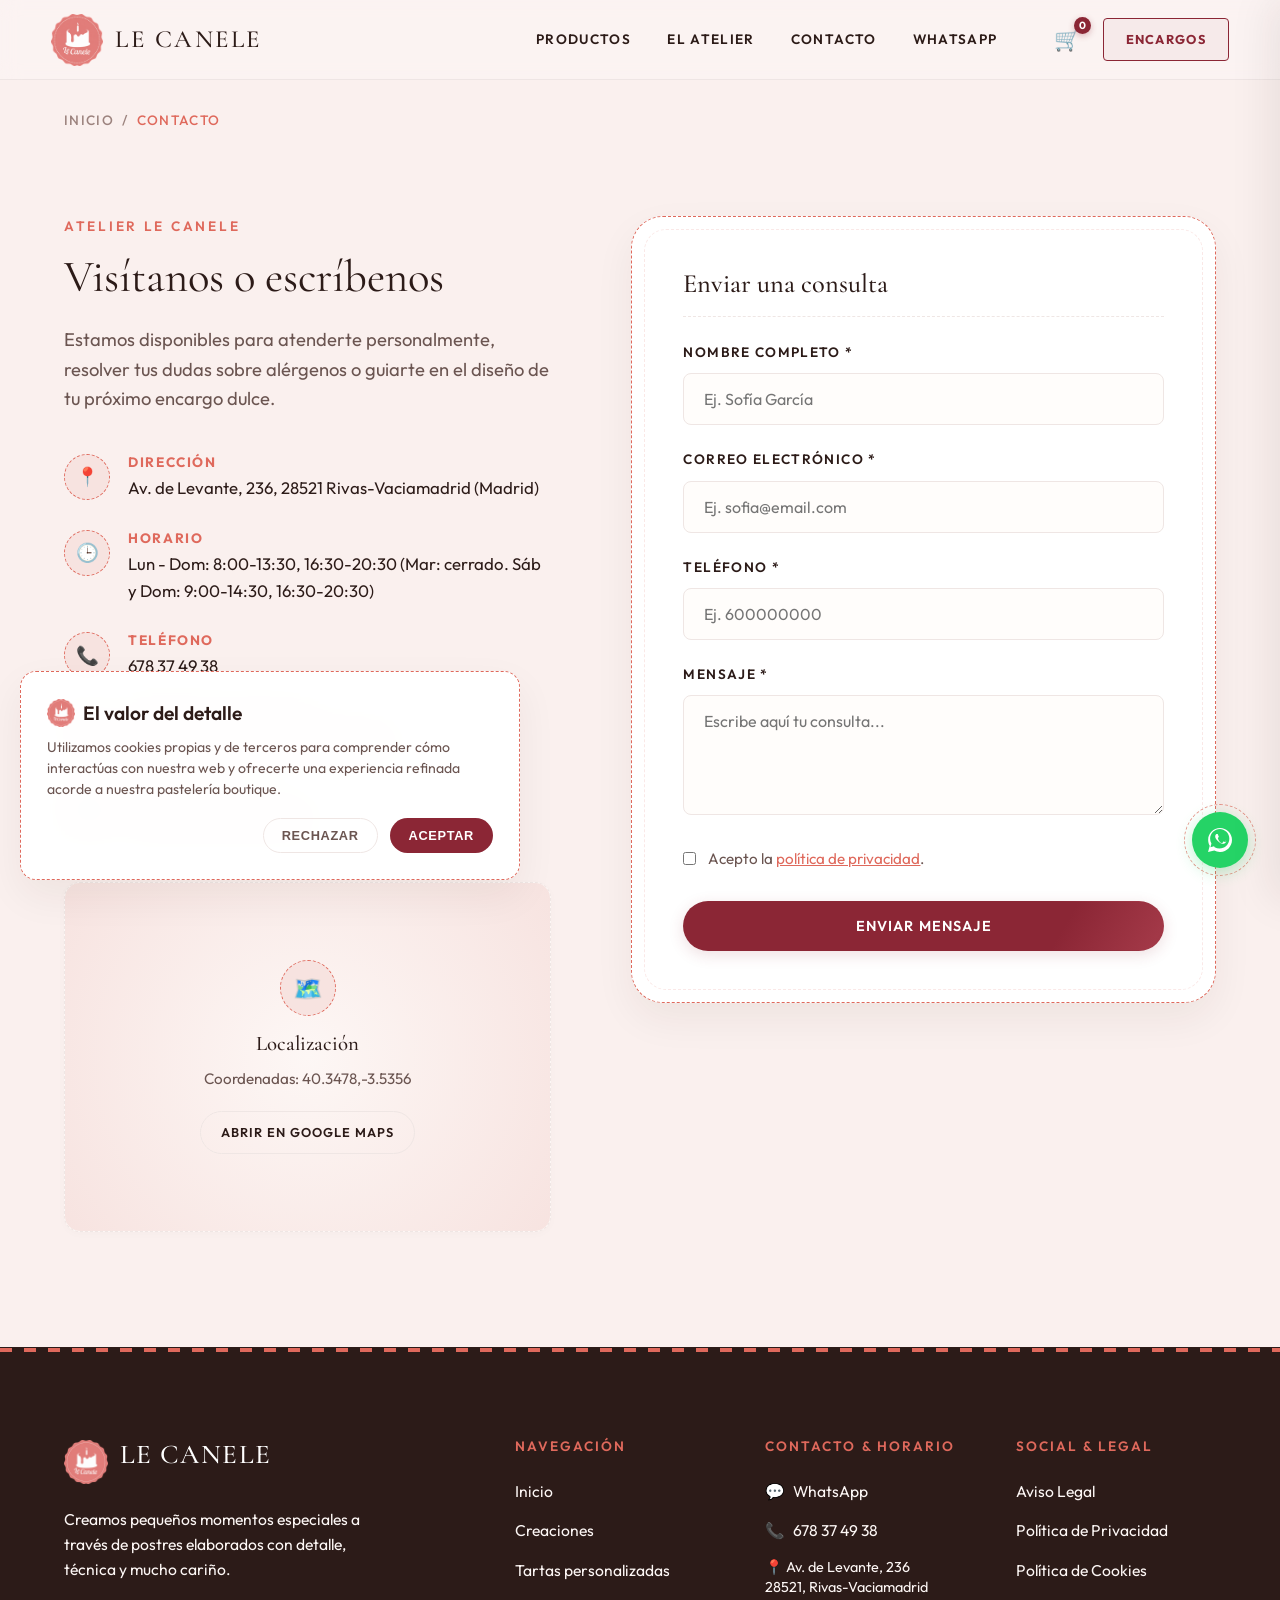
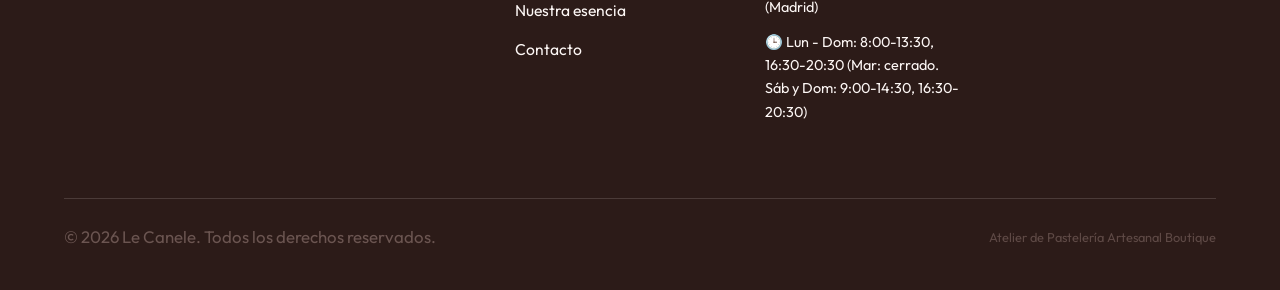
==== contacto.html @ cd8206a5 "Initial commit" ====
<!DOCTYPE html>
<html lang="es">
<head>
  <meta charset="UTF-8">
  <meta name="viewport" content="width=device-width, initial-scale=1.0">
  <script>document.documentElement.classList.add('js-enabled');</script>
  
  <!-- SEO Técnico -->
  <title>Contacto y Localización | Le Canele Pastelería Artesanal</title>
  <meta name="description" content="Ponte en contacto con Le Canele. Reserva tus tartas personalizadas o consulta dudas sobre nuestro obrador artesanal. Dirección, teléfono y horario de apertura.">
  <link rel="canonical" href="[AÑADIR URL PÚBLICA]/contacto.html">
  
  <!-- Open Graph -->
  <meta property="og:type" content="website">
  <meta property="og:title" content="Contacta con Le Canele | Atelier de Alta Pastelería">
  <meta property="og:description" content="¿Tienes una duda o quieres realizar un encargo? Escríbenos o ven a visitarnos en nuestro atelier de repostería artesanal.">
  <meta property="og:image" content="images/brand/logo-le-canele-transparent.png">
  <meta property="og:url" content="[AÑADIR URL PÚBLICA]/contacto.html">

  <!-- Estilos -->
  <link rel="stylesheet" href="src/styles/style.css">
  
  <!-- Favicon Oficial -->
  <link rel="icon" type="image/png" href="images/brand/favicon-le-canele.png">
</head>
<body>

  <!-- Marcador de Header -->
  <div id="header-placeholder"></div>

  <!-- Contenido Principal -->
  <main id="main-content">
    
    <!-- Breadcrumbs -->
    <nav class="breadcrumbs" aria-label="Ruta de navegación" style="background-color: var(--color-bg-base);">
      <div class="container">
        <ul class="breadcrumbs-list">
          <li class="breadcrumbs-item"><a href="index.html">Inicio</a></li>
          <li class="breadcrumbs-item active">Contacto</li>
        </ul>
      </div>
    </nav>

    <!-- Sección de Contacto -->
    <section class="section" style="padding-top: clamp(4rem, 6vh, 6rem); background-color: var(--color-bg-base);">

      <div class="container contact-grid">
        
        <!-- Info Column -->
        <div class="contact-info-column fade-in-up active">
          <span class="section-subtitle">Atelier Le Canele</span>
          <h2>Visítanos o escríbenos</h2>
          <p class="contact-info-lead">
            Estamos disponibles para atenderte personalmente, resolver tus dudas sobre alérgenos o guiarte en el diseño de tu próximo encargo dulce.
          </p>
          
          <ul class="contact-details-list">
            <!-- Dirección -->
            <li class="contact-details-item">
              <div class="contact-details-icon">📍</div>
              <div class="contact-details-text">
                <h4>Dirección</h4>
                <p id="contact-address">[AÑADIR DIRECCIÓN]</p>
              </div>
            </li>
            
            <!-- Horario -->
            <li class="contact-details-item">
              <div class="contact-details-icon">🕒</div>
              <div class="contact-details-text">
                <h4>Horario</h4>
                <p id="contact-hours">[AÑADIR HORARIO]</p>
              </div>
            </li>

            <!-- Teléfono -->
            <li class="contact-details-item">
              <div class="contact-details-icon">📞</div>
              <div class="contact-details-text">
                <h4>Teléfono</h4>
                <p><a href="tel:600000000" id="contact-phone">[AÑADIR TELÉFONO]</a></p>
              </div>
            </li>

            <!-- Email -->
            <li class="contact-details-item">
              <div class="contact-details-icon">✉️</div>
              <div class="contact-details-text">
                <h4>Correo electrónico</h4>
                <p><a href="mailto:hola@lecanele.com" id="contact-email">[AÑADIR CORREO ELECTRÓNICO]</a></p>
              </div>
            </li>

            <!-- Instagram -->
            <li class="contact-details-item">
              <div class="contact-details-icon">📷</div>
              <div class="contact-details-text">
                <h4>Instagram</h4>
                <p><a href="https://instagram.com/" target="_blank" rel="noopener noreferrer" id="contact-instagram">[AÑADIR INSTAGRAM]</a></p>
              </div>
            </li>
          </ul>

          <!-- Mapa Placeholder Interactivo -->
          <div class="map-container">
            <div class="map-placeholder">
              <div class="contact-details-icon" style="background-color: var(--color-brand-pink); color: var(--color-text-main); font-size: 1.5rem; width: 56px; height: 56px; margin-bottom: 15px;">🗺️</div>
              <h3 class="map-placeholder-title">Localización</h3>
              <p class="map-placeholder-desc">Coordenadas: <span id="contact-coords">[AÑADIR COORDENADAS]</span></p>
              <a href="#" id="open-map-btn" target="_blank" rel="noopener noreferrer" class="btn btn-secondary" style="padding: 10px 20px; font-size: 0.8rem;">
                Abrir en Google Maps
              </a>
            </div>
          </div>

        </div>

        <!-- Formulario Column -->
        <div class="contact-form-column fade-in-up active">
          <div class="form-card" id="contact-form-container" style="padding: clamp(1.5rem, 4vw, 3.5rem);">
            <h3 class="form-serif" style="margin-bottom: 25px; font-size: 1.65rem; border-bottom: 1.5px dashed var(--color-border); padding-bottom: 15px; color: var(--color-text-main);">Enviar una consulta</h3>
            
            <form id="contact-form" novalidate>
              
              <!-- Nombre -->
              <div class="form-group">
                <label for="contact-name" class="form-label">Nombre Completo *</label>
                <input type="text" id="contact-name" class="form-control" placeholder="Ej. Sofía García" required>
                <div class="form-error-msg">Este campo es obligatorio.</div>
              </div>

              <!-- Correo -->
              <div class="form-group">
                <label for="contact-form-email" class="form-label">Correo Electrónico *</label>
                <input type="email" id="contact-form-email" class="form-control" placeholder="Ej. sofia@email.com" required>
                <div class="form-error-msg">Introduce un correo electrónico válido.</div>
              </div>

              <!-- Teléfono -->
              <div class="form-group">
                <label for="contact-form-phone" class="form-label">Teléfono *</label>
                <input type="tel" id="contact-form-phone" class="form-control" placeholder="Ej. 600000000" required>
                <div class="form-error-msg">Introduce un teléfono de contacto válido.</div>
              </div>

              <!-- Mensaje -->
              <div class="form-group">
                <label for="contact-form-message" class="form-label">Mensaje *</label>
                <textarea id="contact-form-message" class="form-control" placeholder="Escribe aquí tu consulta..." required></textarea>
                <div class="form-error-msg">Este campo es obligatorio.</div>
              </div>

              <!-- Aceptación Privacidad -->
              <label class="form-checkbox">
                <input type="checkbox" id="contact-privacy" required>
                <span>Acepto la <a href="legal.html#privacidad" target="_blank" style="text-decoration: underline; color: var(--color-brand-coral);">política de privacidad</a>.</span>
                <span class="form-error-msg" style="display: block; margin-top: 5px; color: var(--color-error); font-weight: 500; display: none;">Debes aceptar la política de privacidad.</span>
              </label>

              <!-- Botón de Envío -->
              <div style="margin-top: 30px;">
                <button type="submit" class="btn btn-primary" style="width: 100%;">
                  <span class="loader-spinner"></span>
                  <span class="btn-text">Enviar mensaje</span>
                </button>
              </div>

            </form>
          </div>
        </div>

      </div>
    </section>

  </main>

  <!-- Marcador de Footer -->
  <div id="footer-placeholder"></div>

  <!-- Lógica Dinámica -->
  <script type="module">
    import { businessConfig } from './src/config/business.js';

    document.addEventListener('DOMContentLoaded', () => {
      document.getElementById('contact-address').textContent = `${businessConfig.address}, ${businessConfig.postalCode} ${businessConfig.city}`;
      document.getElementById('contact-hours').textContent = businessConfig.openingHours;
      
      const phoneEl = document.getElementById('contact-phone');
      phoneEl.textContent = businessConfig.phone;
      phoneEl.href = `tel:${businessConfig.phone.replace(/\s/g, '')}`;

      const emailEl = document.getElementById('contact-email');
      emailEl.textContent = businessConfig.email;
      emailEl.href = `mailto:${businessConfig.email}`;

      const instagramEl = document.getElementById('contact-instagram');
      instagramEl.textContent = `@${businessConfig.instagram}`;
      instagramEl.href = businessConfig.socialLinks.instagram;

      document.getElementById('contact-coords').textContent = businessConfig.mapCoordinates;
    });
  </script>

  <script type="module" src="src/components/header.js"></script>
  <script type="module" src="src/components/footer.js"></script>
  <script type="module" src="src/components/whatsapp.js"></script>
  <script type="module" src="src/components/cookies.js"></script>
  <script type="module" src="src/js/app.js"></script>
</body>
</html>
---- src/styles/style.css ----
@import url('https://fonts.googleapis.com/css2?family=Cormorant+Garamond:ital,wght@0,300;0,400;0,500;0,600;0,700;1,400&family=Outfit:wght@300;400;500;600;700&display=swap');

/* ==========================================================================
   TOKENS DE DISEÑO (VARIABLES CSS REDISEÑADAS)
   ========================================================================== */
:root {
  /* Tipografía */
  --font-serif: 'Cormorant Garamond', Georgia, serif;
  --font-sans: 'Outfit', system-ui, -apple-system, sans-serif;
  
  /* Colores del rediseño basados en el logotipo */
  --color-brand-coral: #DF695C;       /* Rosa Coral principal del sello */
  --color-bg-base: #FAF0EE;          /* Fondo principal rosa empolvado claro */
  --color-bg-crema: #FDF7F5;         /* Crema rosada para bloques editoriales */
  --color-bg-vainilla: #FFFDFB;      /* Vainilla suave para campos y contrastes */
  --color-bg-card: #FFFFFF;
  
  --color-brand-pink: #F7E3E0;       /* Rosa de acento suave */
  --color-brand-peach: #FCEADE;
  --color-text-main: #2C1B18;        /* Marrón chocolate profundo para legibilidad */
  --color-text-muted: #6B5551;       /* Marrón medio cálido */
  --color-text-light: #9C837E;
  
  --color-accent-burdeos: #8B2635;   /* Rosa Frambuesa profundo para CTAs */
  --color-accent-hover: #6D1B26;     /* Burdeos hover */
  --color-gold: #C5A059;             /* Dorado champagne */
  --color-gold-light: #F7F3E9;
  --color-white: #FFFFFF;
  --color-border: #EFE6E4;           /* Borde con matiz rosa */
  --color-error: #D04F4F;
  --color-success: #4F8B70;
  
  /* Sombras y Elevación */
  --shadow-sm: 0 2px 10px rgba(44, 27, 24, 0.02);
  --shadow-md: 0 8px 24px rgba(44, 27, 24, 0.04);
  --shadow-lg: 0 16px 40px rgba(44, 27, 24, 0.06);
  --shadow-premium: 0 24px 60px rgba(44, 27, 24, 0.08), 0 4px 20px rgba(223, 105, 92, 0.06);

  /* Bordes y Esquinas */
  --radius-sm: 8px;
  --radius-md: 16px;
  --radius-lg: 32px;
  --radius-full: 9999px;

  /* Transiciones */
  --transition-smooth: all 0.6s cubic-bezier(0.16, 1, 0.3, 1);
  --transition-quick: all 0.25s ease;
  
  /* Layout */
  --header-height: 80px;
}

/* ==========================================================================
   RESET GLOBAL Y ESTILOS BASE
   ========================================================================== */
*, *::before, *::after {
  box-sizing: border-box;
  margin: 0;
  padding: 0;
}

html {
  scroll-behavior: smooth;
  font-size: 16px;
  -webkit-text-size-adjust: 100%;
}

body {
  font-family: var(--font-sans);
  background-color: var(--color-bg-base);
  color: var(--color-text-main);
  line-height: 1.6;
  font-weight: 400;
  overflow-x: hidden;
  position: relative;
  text-rendering: optimizeLegibility;
  -webkit-font-smoothing: antialiased;
}

/* Scrollbar Personalizado */
::-webkit-scrollbar {
  width: 10px;
}
::-webkit-scrollbar-track {
  background: var(--color-bg-base);
}
::-webkit-scrollbar-thumb {
  background: var(--color-brand-coral);
  border: 2px solid var(--color-bg-base);
  border-radius: var(--radius-full);
}
::-webkit-scrollbar-thumb:hover {
  background: var(--color-accent-burdeos);
}

/* ==========================================================================
   ACCESIBILIDAD (A11Y)
   ========================================================================== */
:focus-visible {
  outline: 2px solid var(--color-brand-coral);
  outline-offset: 4px;
}

/* Saltar navegación */
.skip-link {
  position: absolute;
  top: -100px;
  left: 50%;
  transform: translateX(-50%);
  background: var(--color-accent-burdeos);
  color: var(--color-white);
  padding: 10px 20px;
  border-radius: 0 0 var(--radius-sm) var(--radius-sm);
  z-index: 9999;
  text-decoration: none;
  font-weight: 500;
  transition: top 0.2s ease;
}
.skip-link:focus {
  top: 0;
}

/* Soporte prefers-reduced-motion */
@media (prefers-reduced-motion: reduce) {
  *, *::before, *::after {
    animation-delay: -1ms !important;
    animation-duration: 1ms !important;
    animation-iteration-count: 1 !important;
    background-attachment: initial !important;
    scroll-behavior: auto !important;
    transition-duration: 0s !important;
    transition-delay: 0s !important;
  }
}

/* ==========================================================================
   TIPOGRAFÍA Y ENLACES
   ========================================================================== */
h1, h2, h3, h4, h5, h6 {
  font-family: var(--font-serif);
  color: var(--color-text-main);
  line-height: 1.25;
  font-weight: 500;
}

h1 {
  font-size: clamp(2.5rem, 5vw, 4.25rem);
  font-weight: 400;
}

h2 {
  font-size: clamp(2rem, 3.5vw, 2.85rem);
  font-weight: 400;
  text-align: center;
}

h3 {
  font-size: clamp(1.35rem, 2vw, 1.85rem);
}

p {
  font-size: 1.05rem;
  color: var(--color-text-muted);
}

a {
  color: inherit;
  text-decoration: none;
  transition: var(--transition-quick);
}

img {
  max-width: 100%;
  height: auto;
  display: block;
}

/* ==========================================================================
   COMPONENTES DE DISEÑO
   ========================================================================== */

/* Botones Premium */
.btn {
  display: inline-flex;
  align-items: center;
  justify-content: center;
  padding: 15px 30px;
  font-family: var(--font-sans);
  font-size: 0.9rem;
  font-weight: 600;
  letter-spacing: 0.08em;
  text-transform: uppercase;
  border-radius: var(--radius-full);
  border: 1px solid transparent;
  cursor: pointer;
  transition: var(--transition-smooth);
  position: relative;
  overflow: hidden;
  z-index: 1;
}

.btn::before {
  content: '';
  position: absolute;
  top: 0;
  left: 0;
  width: 100%;
  height: 100%;
  background: rgba(255, 255, 255, 0.1);
  transform: scaleX(0);
  transform-origin: right;
  transition: transform 0.5s cubic-bezier(0.16, 1, 0.3, 1);
  z-index: -1;
}

.btn:hover::before {
  transform: scaleX(1);
  transform-origin: left;
}

.btn-primary {
  background-color: var(--color-accent-burdeos);
  color: var(--color-white);
}

.btn-primary:hover {
  background-color: var(--color-accent-hover);
  transform: translateY(-3px);
  box-shadow: 0 10px 24px rgba(139, 38, 53, 0.25);
}

.btn-secondary {
  background-color: transparent;
  color: var(--color-text-main);
  border-color: var(--color-border);
}

.btn-secondary:hover {
  border-color: var(--color-brand-coral);
  background-color: var(--color-bg-vainilla);
  transform: translateY(-3px);
}

.btn-accent {
  background-color: var(--color-brand-coral);
  color: var(--color-white);
}
.btn-accent:hover {
  background-color: var(--color-accent-burdeos);
  transform: translateY(-3px);
  box-shadow: 0 10px 24px rgba(223, 105, 92, 0.2);
}

/* Contenedores de Sección */
.section {
  padding: clamp(5rem, 9vw, 9rem) 0;
  position: relative;
}

.container {
  width: 90%;
  max-width: 1200px;
  margin: 0 auto;
}

.section-title-wrapper {
  max-width: 700px;
  margin: 0 auto clamp(3rem, 5vw, 5rem) auto;
  text-align: center;
}

.section-subtitle {
  font-family: var(--font-sans);
  font-size: 0.85rem;
  text-transform: uppercase;
  letter-spacing: 0.2em;
  color: var(--color-brand-coral);
  font-weight: 600;
  margin-bottom: 0.75rem;
  display: block;
}

/* Separadores ondulados SVG */
.wave-divider {
  position: absolute;
  left: 0;
  width: 100%;
  height: 40px;
  z-index: 10;
  pointer-events: none;
}
.wave-divider-top {
  top: -1px;
}
.wave-divider-bottom {
  bottom: -1px;
  transform: rotate(180deg);
}

/* Tarjetas de Producto Editorial */
.product-card {
  background: var(--color-bg-card);
  border-radius: var(--radius-md);
  overflow: hidden;
  border: 1px solid var(--color-border);
  transition: var(--transition-smooth);
  height: 100%;
  display: flex;
  flex-direction: column;
  position: relative;
}

.product-card:hover {
  transform: translateY(-10px);
  box-shadow: var(--shadow-lg);
  border-color: var(--color-brand-coral);
}

/* Línea discontinua decorativa interior al pasar el cursor */
.product-card::after {
  content: '';
  position: absolute;
  inset: 10px;
  border: 1px dashed transparent;
  border-radius: calc(var(--radius-md) - 4px);
  pointer-events: none;
  transition: var(--transition-smooth);
}
.product-card:hover::after {
  border-color: rgba(223, 105, 92, 0.4);
}

.product-card-img-wrapper {
  width: 100%;
  height: 380px;
  overflow: hidden;
  position: relative;
  background-color: var(--color-bg-crema);
}

.product-card-img {
  width: 100%;
  height: 100%;
  object-fit: cover;
  transition: var(--transition-smooth);
}

.product-card:hover .product-card-img {
  transform: scale(1.06);
}

.product-card-tag {
  position: absolute;
  top: 15px;
  right: 15px;
  background: rgba(250, 240, 238, 0.95);
  backdrop-filter: blur(8px);
  padding: 5px 14px;
  border-radius: var(--radius-full);
  font-size: 0.75rem;
  font-weight: 600;
  text-transform: uppercase;
  letter-spacing: 0.1em;
  color: var(--color-brand-coral);
  border: 1px solid rgba(223, 105, 92, 0.2);
  z-index: 2;
}

.product-card-content {
  padding: 28px;
  display: flex;
  flex-direction: column;
  flex-grow: 1;
  z-index: 2;
}

.product-card-title {
  font-family: var(--font-serif);
  font-size: 1.45rem;
  margin-bottom: 12px;
  color: var(--color-text-main);
  font-weight: 500;
}

.product-card-desc {
  font-size: 0.98rem;
  color: var(--color-text-muted);
  margin-bottom: 24px;
  flex-grow: 1;
}

.product-card-btn {
  margin-top: auto;
  align-self: flex-start;
  font-size: 0.85rem;
  font-weight: 600;
  color: var(--color-accent-burdeos);
  text-transform: uppercase;
  letter-spacing: 0.08em;
  display: inline-flex;
  align-items: center;
  gap: 8px;
  border-bottom: 1.5px solid transparent;
  padding-bottom: 2px;
  transition: var(--transition-quick);
}

.product-card-btn:hover {
  color: var(--color-brand-coral);
  border-bottom-color: var(--color-brand-coral);
}

/* ==========================================================================
   FORMULARIOS PREMIUM
   ========================================================================== */
.form-group {
  margin-bottom: 1.5rem;
}

.form-label {
  display: block;
  font-family: var(--font-sans);
  font-size: 0.85rem;
  font-weight: 600;
  text-transform: uppercase;
  letter-spacing: 0.1em;
  color: var(--color-text-main);
  margin-bottom: 0.6rem;
}

.form-control {
  width: 100%;
  padding: 15px 20px;
  font-family: var(--font-sans);
  font-size: 1rem;
  background-color: var(--color-bg-vainilla);
  border: 1px solid var(--color-border);
  border-radius: var(--radius-sm);
  color: var(--color-text-main);
  transition: var(--transition-quick);
}

.form-control:focus {
  outline: none;
  border-color: var(--color-brand-coral);
  box-shadow: 0 0 0 4px rgba(223, 105, 92, 0.1);
  background-color: var(--color-white);
}

textarea.form-control {
  resize: vertical;
  min-height: 120px;
}

.form-checkbox {
  display: flex;
  align-items: flex-start;
  gap: 12px;
  margin-top: 1.5rem;
  cursor: pointer;
  font-size: 0.95rem;
  color: var(--color-text-muted);
}

.form-checkbox input {
  margin-top: 5px;
  accent-color: var(--color-brand-coral);
}

.form-error-msg {
  color: var(--color-error);
  font-size: 0.8rem;
  margin-top: 0.35rem;
  font-weight: 500;
  display: none;
}

.form-success-wrapper {
  display: none;
  text-align: center;
  padding: 3rem 1.5rem;
  animation: fadeInUp 0.5s forwards;
}

.form-success-icon {
  width: 72px;
  height: 72px;
  background-color: var(--color-bg-base);
  color: var(--color-brand-coral);
  border-radius: var(--radius-full);
  display: flex;
  align-items: center;
  justify-content: center;
  font-size: 2.2rem;
  margin: 0 auto 1.5rem auto;
  border: 1px dashed var(--color-brand-coral);
}

/* Spinner de carga */
.loader-spinner {
  width: 20px;
  height: 20px;
  border: 2.5px solid rgba(255, 255, 255, 0.3);
  border-radius: 50%;
  border-top-color: white;
  animation: spin 0.8s linear infinite;
  display: none;
  margin-right: 10px;
}

@keyframes spin {
  to { transform: rotate(360deg); }
}

/* ==========================================================================
   NAVEGACIÓN (HEADER)
   ========================================================================== */
.site-header {
  height: var(--header-height);
  width: 100%;
  position: fixed;
  top: 0;
  left: 0;
  z-index: 1000;
  background-color: rgba(253, 247, 245, 0.45); /* Rosa crema translúcido muy suave */
  backdrop-filter: blur(10px);
  -webkit-backdrop-filter: blur(10px);
  border-bottom: 1px solid rgba(44, 27, 24, 0.06); /* Línea inferior muy fina */
  transition: var(--transition-smooth);
  display: flex;
  align-items: center;
}

.site-header.scrolled {
  height: 65px;
  background-color: rgba(253, 247, 245, 0.95); /* Rosa crema casi opaco */
  backdrop-filter: blur(8px);
  -webkit-backdrop-filter: blur(8px);
  box-shadow: 0 4px 20px rgba(44, 27, 24, 0.04); /* Sombra mínima */
  border-bottom: 1px solid rgba(44, 27, 24, 0.08); /* Línea inferior fina */
}

.header-container {
  display: flex;
  align-items: center;
  justify-content: space-between;
  height: 100%;
  width: 92%;
  max-width: 1400px;
  margin: 0 auto;
  position: relative;
}

.logo-wrapper {
  display: flex;
  align-items: center;
  gap: 12px;
  position: relative;
  left: 0;
  transform: none;
  height: 52px;
  z-index: 1001;
  transition: var(--transition-smooth);
}

.logo-img {
  height: 100%;
  width: auto;
  object-fit: contain;
}

.logo-text {
  font-family: var(--font-serif);
  font-size: 1.55rem;
  font-weight: 500;
  letter-spacing: 0.1em;
  text-transform: uppercase;
  color: var(--color-text-main);
}

/* Botón Menú Hamburguesa */
.menu-toggle {
  display: none !important; /* Siempre oculto en todas las pantallas */
}

/* Contenedores de Navegación (Logotipo a la izquierda, menú completo a la derecha) */
.header-right-col {
  display: flex;
  align-items: center;
  gap: 48px; /* Separación de lujo entre el menú y el botón */
  margin-left: auto;
}

.header-nav {
  display: flex;
  align-items: center;
  gap: 36px;
  z-index: 1001;
  transition: var(--transition-smooth);
}

.header-actions {
  display: flex;
  align-items: center;
  gap: 24px;
  z-index: 1001;
}

.header-action-link {
  font-family: var(--font-sans);
  font-size: 0.85rem;
  font-weight: 600;
  text-transform: uppercase;
  letter-spacing: 0.1em;
  color: var(--color-text-main);
  transition: var(--transition-quick);
}

.header-action-link:hover {
  color: var(--color-brand-coral);
}

.btn-header-action {
  font-family: var(--font-sans);
  font-size: 0.8rem;
  font-weight: 700;
  letter-spacing: 0.1em;
  color: var(--color-accent-burdeos);
  border: 1px solid var(--color-accent-burdeos);
  background-color: rgba(139, 38, 53, 0.04);
  padding: 10px 22px;
  border-radius: 4px; /* Esquinas finas/editoriales */
  text-decoration: none;
  transition: var(--transition-smooth);
}

.btn-header-action:hover {
  background-color: var(--color-accent-burdeos);
  color: var(--color-white);
  border-color: var(--color-accent-burdeos);
}

/* Optimización para portátiles y pantallas de escritorio medianas (1024px a 1200px) */
@media (max-width: 1199px) {
  .logo-text {
    font-size: 1.35rem; /* Reducir ligeramente el logotipo */
  }
  .header-right-col {
    gap: 32px; /* Reducir el gap del contenedor */
  }
  .header-nav {
    gap: 24px; /* Reducir separación de enlaces */
  }
}

/* Reglas específicas para pantallas medianas de Tablet/Móvil (< 992px) */
@media (max-width: 991px) {
  .desktop-only-action {
    display: none !important; /* Ocultar WhatsApp en pantallas pequeñas */
  }
}

/* Reglas específicas para móviles (<= 768px) */
@media (max-width: 768px) {
  .atelier-link {
    display: none !important; /* Ocultar El Atelier en móviles para optimizar espacio */
  }
  .logo-text {
    font-size: 1.1rem;
  }
  .logo-wrapper {
    height: 42px;
  }
  .header-right-col {
    gap: 16px; /* Ajustar separación del contenedor */
  }
  .header-nav {
    gap: 16px; /* Ajustar separación de enlaces */
  }
  .header-actions {
    gap: 12px; /* Reducir brecha del botón */
  }
  .header-action-link {
    font-size: 0.75rem; /* Letra un poco más pequeña */
  }
  .btn-header-action {
    padding: 8px 14px;
    font-size: 0.7rem;
  }
}

/* Ocultar el texto del logotipo en pantallas muy pequeñas para garantizar espacio suficiente y evitar colisiones */
@media (max-width: 480px) {
  .logo-text {
    display: none;
  }
}

/* ==========================================================================
   FOOTER
   ========================================================================== */
.site-footer {
  background-color: var(--color-text-main); /* Marrón chocolate profundo */
  border-top: 1px solid var(--color-text-main);
  padding: clamp(5rem, 7vw, 7rem) 0 2.5rem 0;
  position: relative;
  color: var(--color-bg-base); /* Rosa empolvado claro para textos */
}

/* Detalle de onda o borde discontinuo superior en footer */
.site-footer::before {
  content: '';
  position: absolute;
  top: 0;
  left: 0;
  width: 100%;
  height: 4px;
  background: repeating-linear-gradient(90deg, var(--color-brand-coral), var(--color-brand-coral) 12px, transparent 12px, transparent 24px);
}

.footer-grid {
  display: grid;
  grid-template-columns: 2fr 1fr 1fr 1fr;
  gap: 50px;
  margin-bottom: 60px;
}

@media (max-width: 1024px) {
  .footer-grid {
    grid-template-columns: 1fr 1fr;
    gap: 40px;
  }
}

@media (max-width: 768px) {
  .footer-grid {
    grid-template-columns: 1fr;
    gap: 30px;
    text-align: center;
  }
}

.footer-brand h4 {
  font-size: 1.7rem;
  letter-spacing: 0.05em;
  text-transform: uppercase;
  margin-bottom: 15px;
  color: var(--color-white);
}

.footer-brand p {
  font-size: 0.98rem;
  max-width: 320px;
  margin-bottom: 25px;
  color: var(--color-bg-crema);
}

.footer-brand-logo-link {
  display: flex;
  align-items: center;
  gap: 12px;
  margin-bottom: 20px;
}

@media (max-width: 768px) {
  .footer-brand-logo-link {
    justify-content: center;
  }
}

.footer-logo-img {
  height: 44px;
  width: auto;
  object-fit: contain;
}

.footer-column h5 {
  font-family: var(--font-sans);
  font-size: 0.85rem;
  font-weight: 600;
  text-transform: uppercase;
  letter-spacing: 0.15em;
  color: var(--color-brand-coral);
  margin-bottom: 24px;
}

.footer-links {
  list-style: none;
}

.footer-links li {
  margin-bottom: 14px;
}

.footer-links a {
  font-size: 0.98rem;
  color: var(--color-bg-crema);
}

.footer-links a:hover {
  color: var(--color-white);
  padding-left: 6px;
}

.footer-contact-item {
  font-size: 0.98rem;
  color: var(--color-bg-crema);
  margin-bottom: 14px;
  display: flex;
  align-items: center;
  gap: 8px;
}

@media (max-width: 768px) {
  .footer-contact-item {
    justify-content: center;
  }
}

.footer-socials {
  display: flex;
  gap: 15px;
}

@media (max-width: 768px) {
  .footer-socials {
    justify-content: center;
    margin-top: 20px;
  }
}

.footer-social-link {
  width: 40px;
  height: 40px;
  border-radius: var(--radius-full);
  border: 1px solid rgba(250, 240, 238, 0.2);
  display: flex;
  align-items: center;
  justify-content: center;
  color: var(--color-bg-base);
  transition: var(--transition-smooth);
  background-color: rgba(255, 255, 255, 0.05);
}

.footer-social-link:hover {
  border-color: var(--color-brand-coral);
  color: var(--color-white);
  background-color: var(--color-brand-coral);
  transform: translateY(-4px);
}

.footer-bottom {
  border-top: 1px solid rgba(250, 240, 238, 0.15);
  padding-top: 25px;
  display: flex;
  justify-content: space-between;
  align-items: center;
  font-size: 0.88rem;
  color: var(--color-brand-pink);
}

@media (max-width: 768px) {
  .footer-bottom {
    flex-direction: column;
    gap: 15px;
    text-align: center;
  }
}

.footer-bottom-links {
  display: flex;
  gap: 20px;
}

.footer-bottom-links a:hover {
  color: var(--color-white);
}

/* ==========================================================================
   BREADCRUMBS
   ========================================================================== */
.breadcrumbs {
  padding: 110px 0 20px 0;
  font-size: 0.85rem;
  font-weight: 500;
  text-transform: uppercase;
  letter-spacing: 0.1em;
  color: var(--color-text-light);
}

.breadcrumbs-list {
  display: flex;
  align-items: center;
  list-style: none;
  gap: 8px;
}

.breadcrumbs-item::after {
  content: '/';
  margin-left: 8px;
}

.breadcrumbs-item:last-child::after {
  display: none;
}

.breadcrumbs-item a:hover {
  color: var(--color-text-main);
}

.breadcrumbs-item.active {
  color: var(--color-brand-coral);
  pointer-events: none;
}

/* ==========================================================================
   WHATSAPP BUTTON (REDiseñado con aro ondulado)
   ========================================================================== */
.whatsapp-float-container {
  position: fixed;
  bottom: 30px;
  right: 30px;
  z-index: 999;
  width: 60px;
  height: 60px;
  display: flex;
  align-items: center;
  justify-content: center;
}

.whatsapp-float {
  width: 56px;
  height: 56px;
  background-color: #25D366;
  border-radius: var(--radius-full);
  display: flex;
  align-items: center;
  justify-content: center;
  box-shadow: 0 4px 16px rgba(37, 211, 102, 0.3);
  color: var(--color-white);
  font-size: 1.6rem;
  transition: var(--transition-smooth);
  position: relative;
  z-index: 2;
}

.whatsapp-float:hover {
  transform: scale(1.08);
}

/* Aro ondulado decorativo alrededor de whatsapp */
.whatsapp-wave-border {
  position: absolute;
  inset: -6px;
  border: 1.5px dashed var(--color-brand-coral);
  border-radius: 50%;
  animation: rotateClockwise 20s linear infinite;
  pointer-events: none;
  opacity: 0.7;
}

@keyframes rotateClockwise {
  to { transform: rotate(360deg); }
}

/* ==========================================================================
   COOKIE BANNER
   ========================================================================== */
.cookie-banner {
  position: fixed;
  bottom: 20px;
  left: 20px;
  right: 20px;
  max-width: 500px;
  background: rgba(255, 255, 255, 0.96);
  backdrop-filter: blur(20px);
  -webkit-backdrop-filter: blur(20px);
  border: 1px dashed var(--color-brand-coral);
  box-shadow: var(--shadow-lg);
  border-radius: var(--radius-md);
  padding: 26px;
  z-index: 1000;
  display: none;
  animation: fadeInUp 0.5s cubic-bezier(0.16, 1, 0.3, 1) forwards;
}

@media (max-width: 480px) {
  .cookie-banner {
    left: 10px;
    right: 10px;
    bottom: 10px;
    padding: 20px;
  }
}

.cookie-banner-title {
  font-size: 1.2rem;
  font-weight: 600;
  margin-bottom: 8px;
  display: flex;
  align-items: center;
  gap: 8px;
  color: var(--color-text-main);
}

.cookie-banner-text {
  font-size: 0.88rem;
  color: var(--color-text-muted);
  margin-bottom: 18px;
  line-height: 1.5;
}

.cookie-banner-buttons {
  display: flex;
  gap: 12px;
  justify-content: flex-end;
}

.cookie-banner-btn {
  font-size: 0.8rem;
  padding: 9px 18px;
  border-radius: var(--radius-full);
  text-transform: uppercase;
  font-weight: 600;
  letter-spacing: 0.05em;
  cursor: pointer;
  transition: var(--transition-quick);
  border: 1px solid transparent;
}

.cookie-banner-accept {
  background-color: var(--color-accent-burdeos);
  color: var(--color-white);
}

.cookie-banner-accept:hover {
  background-color: var(--color-accent-hover);
}

.cookie-banner-decline {
  background-color: transparent;
  border-color: var(--color-border);
  color: var(--color-text-muted);
}

.cookie-banner-decline:hover {
  background-color: var(--color-bg-base);
  color: var(--color-text-main);
}

/* ==========================================================================
   VISOR LIGHTBOX (GALERÍA INTERACTIVA)
   ========================================================================== */
.lightbox-modal {
  position: fixed;
  inset: 0;
  background: rgba(44, 27, 24, 0.95);
  display: none;
  align-items: center;
  justify-content: center;
  z-index: 2000;
  padding: 20px;
  opacity: 0;
  transition: opacity 0.4s ease;
}

.lightbox-modal.open {
  display: flex;
  opacity: 1;
}

.lightbox-content {
  position: relative;
  max-width: 90%;
  max-height: 80%;
  box-shadow: var(--shadow-lg);
  border-radius: var(--radius-md);
  overflow: hidden;
  background-color: var(--color-bg-base);
  animation: zoomIn 0.4s cubic-bezier(0.16, 1, 0.3, 1) forwards;
}

@keyframes zoomIn {
  from { transform: scale(0.9); opacity: 0; }
  to { transform: scale(1); opacity: 1; }
}

.lightbox-img {
  max-width: 100%;
  max-height: 75vh;
  display: block;
  object-fit: contain;
}

.lightbox-caption {
  padding: 15px;
  background-color: var(--color-white);
  font-family: var(--font-serif);
  font-size: 1.15rem;
  color: var(--color-text-main);
  text-align: center;
}

.lightbox-close {
  position: absolute;
  top: 25px;
  right: 30px;
  background: none;
  border: none;
  color: var(--color-white);
  font-size: 2.5rem;
  cursor: pointer;
  line-height: 1;
  transition: var(--transition-quick);
  width: 44px;
  height: 44px;
  display: flex;
  align-items: center;
  justify-content: center;
}

.lightbox-close:hover {
  color: var(--color-brand-coral);
  transform: rotate(90deg);
}

.lightbox-btn {
  position: absolute;
  top: 50%;
  transform: translateY(-50%);
  background: rgba(255, 255, 255, 0.1);
  border: 1px solid rgba(255, 255, 255, 0.2);
  color: var(--color-white);
  width: 50px;
  height: 50px;
  cursor: pointer;
  border-radius: 50%;
  display: flex;
  align-items: center;
  justify-content: center;
  font-size: 1.25rem;
  transition: var(--transition-quick);
}

.lightbox-btn:hover {
  background: var(--color-brand-coral);
  border-color: var(--color-brand-coral);
}

.lightbox-prev {
  left: 30px;
}

.lightbox-next {
  right: 30px;
}

@media (max-width: 768px) {
  .lightbox-btn {
    width: 40px;
    height: 40px;
  }
  .lightbox-prev { left: 10px; }
  .lightbox-next { right: 10px; }
}

/* ==========================================================================
   ANIMACIONES Y EFECTOS
   ========================================================================== */
@keyframes fadeIn {
  from { opacity: 0; }
  to { opacity: 1; }
}

@keyframes fadeInUp {
  from {
    opacity: 0;
    transform: translateY(24px);
  }
  to {
    opacity: 1;
    transform: translateY(0);
  }
}

.js-enabled .fade-in-up {
  opacity: 0;
  transform: translateY(30px);
  transition: opacity 0.9s cubic-bezier(0.16, 1, 0.3, 1), transform 0.9s cubic-bezier(0.16, 1, 0.3, 1);
}

.js-enabled .fade-in-up.active {
  opacity: 1;
  transform: translateY(0);
}

/* ==========================================================================
   PÁGINAS ESPECÍFICAS
   ========================================================================== */

/* 1. Rediseño del Hero 100svh Inmersivo */
.hero-section-new {
  height: 100svh;
  min-height: 650px;
  position: relative;
  display: flex;
  align-items: center;
  justify-content: flex-start;
  overflow: hidden;
  text-align: left;
  padding: 80px 8%;
}

/* Video de fondo y capa de contraste lateral (Linear Gradient) */
.hero-video-container {
  position: absolute;
  inset: 0;
  width: 100%;
  height: 100%;
  z-index: 1;
  overflow: hidden;
}

.hero-video-container::after {
  content: '';
  position: absolute;
  inset: 0;
  /* Degradado más suave y transparente para recuperar contraste y texturas reales */
  background: linear-gradient(
    90deg,
    rgba(255, 246, 243, 0.45) 0%,
    rgba(255, 239, 235, 0.28) 26%,
    rgba(255, 232, 228, 0.08) 52%,
    transparent 100%
  );
  z-index: 2;
  pointer-events: none;
}

.hero-video-bg {
  width: 100%;
  height: 100%;
  object-fit: cover;
  pointer-events: none;
  filter: none; /* Eliminado el filtro de brillo para mostrar el vídeo en su esplendor y luminosidad original */
}

/* Caja de contenido alineada a la izquierda */
.hero-left-box {
  max-width: 650px;
  z-index: 10;
  display: flex;
  flex-direction: column;
  align-items: flex-start;
  animation: fadeInUp 1.2s cubic-bezier(0.16, 1, 0.3, 1) forwards;
}

.hero-logo-medium {
  width: 110px;
  height: auto;
  margin-bottom: 25px;
  filter: drop-shadow(0 8px 16px rgba(44, 27, 24, 0.05));
  align-self: flex-start;
  animation: logoReveal 1.2s cubic-bezier(0.16, 1, 0.3, 1) forwards;
}

@keyframes logoReveal {
  from { transform: scale(0.9); opacity: 0; }
  to { transform: scale(1); opacity: 1; }
}

.hero-subtitle-new {
  font-family: var(--font-sans);
  font-size: 0.9rem;
  letter-spacing: 0.25em;
  text-transform: uppercase;
  color: var(--color-accent-burdeos); /* Burdeos profundo para destacar sobre el fondo */
  font-weight: 700;
  margin-bottom: 12px;
}

.hero-title-new {
  font-family: var(--font-serif);
  font-size: clamp(2.4rem, 5vw, 4rem);
  line-height: 1.15;
  color: var(--color-text-main);
  margin-bottom: 20px;
  font-weight: 400;
}

.hero-text-new {
  font-size: clamp(1.05rem, 1.8vw, 1.2rem);
  color: var(--color-text-main); /* Marrón chocolate profundo para máxima legibilidad */
  margin-bottom: 35px;
  max-width: 580px;
}

.hero-buttons-new {
  display: flex;
  gap: 15px;
}

.hero-buttons-new .btn-secondary {
  color: var(--color-text-main);
  border-color: var(--color-text-main); /* Contorno más oscuro para destacar sobre la cafetera */
  background-color: rgba(255, 255, 255, 0.15); /* Fondo translúcido sutil para aislar el texto */
}

.hero-buttons-new .btn-secondary:hover {
  border-color: var(--color-brand-coral);
  background-color: var(--color-bg-vainilla);
  color: var(--color-text-main);
}

@media (max-width: 480px) {
  .hero-buttons-new {
    flex-direction: column;
    width: 100%;
    max-width: 280px;
  }
  .hero-buttons-new .btn {
    width: 100%;
  }
}

/* Botón accesible de control de video */
.video-control-btn {
  position: absolute;
  bottom: 30px;
  left: 40px;
  z-index: 10;
  background: rgba(255, 255, 255, 0.25);
  backdrop-filter: blur(8px);
  -webkit-backdrop-filter: blur(8px);
  border: 1px solid var(--color-border);
  color: var(--color-text-main);
  width: 44px;
  height: 44px;
  border-radius: 50%;
  display: flex;
  align-items: center;
  justify-content: center;
  cursor: pointer;
  font-size: 1.1rem;
  transition: var(--transition-quick);
  box-shadow: var(--shadow-sm);
}

.video-control-btn:hover {
  background: var(--color-brand-coral);
  color: var(--color-white);
  border-color: var(--color-brand-coral);
  transform: scale(1.05);
}

@media (max-width: 768px) {
  .hero-section-new {
    justify-content: center;
    text-align: center;
    padding: 80px 20px;
  }
  
  .hero-video-container::after {
    /* Degradado vertical en móviles adaptado para legibilidad sin oscurecer los productos */
    background: linear-gradient(
      to bottom,
      rgba(255, 246, 243, 0.60) 0%,
      rgba(255, 239, 235, 0.30) 40%,
      rgba(255, 232, 228, 0.08) 75%,
      transparent 100%
    );
  }
  
  .hero-left-box {
    align-items: center;
    max-width: 100%;
  }
  
  .hero-logo-medium {
    align-self: center;
  }
  
  .video-control-btn {
    left: 20px;
    bottom: 20px;
  }
}

/* Indicador de Scroll animado */
.scroll-indicator-new {
  position: absolute;
  bottom: 25px;
  left: 50%;
  transform: translateX(-50%);
  display: flex;
  flex-direction: column;
  align-items: center;
  gap: 8px;
  color: var(--color-brand-coral);
  font-size: 0.75rem;
  letter-spacing: 0.15em;
  text-transform: uppercase;
  font-weight: 600;
  pointer-events: none;
}

.scroll-indicator-line {
  width: 1.5px;
  height: 35px;
  background-color: var(--color-brand-coral);
  position: relative;
  overflow: hidden;
}

.scroll-indicator-line::after {
  content: '';
  position: absolute;
  top: 0;
  left: 0;
  width: 100%;
  height: 40%;
  background-color: var(--color-accent-burdeos);
  animation: scrollLineAnimation 2s infinite ease-in-out;
}

@keyframes scrollLineAnimation {
  0% { top: -40%; }
  100% { top: 100%; }
}

/* 2. Valores Banner */
.values-banner {
  background-color: var(--color-white);
  border-top: 1.5px dashed var(--color-border);
  border-bottom: 1.5px dashed var(--color-border);
  padding: 30px 0;
  position: relative;
}

.values-grid {
  display: flex;
  justify-content: space-around;
  align-items: center;
  gap: 20px;
  flex-wrap: wrap;
}

.value-item {
  display: flex;
  align-items: center;
  gap: 12px;
  font-family: var(--font-sans);
  font-size: 0.95rem;
  font-weight: 600;
  text-transform: uppercase;
  letter-spacing: 0.12em;
  color: var(--color-text-main);
}

.value-icon {
  width: 10px;
  height: 10px;
  background-color: var(--color-brand-coral);
  border-radius: 50%;
  box-shadow: 0 0 0 3px rgba(223, 105, 92, 0.2);
}

@media (max-width: 768px) {
  .values-grid {
    flex-direction: column;
    gap: 18px;
  }
}

/* 3. Colecciones Destacadas (Inicio) */
.collections-grid {
  display: grid;
  grid-template-columns: repeat(auto-fit, minmax(320px, 1fr));
  gap: 30px;
}

/* 4. Sección Editorial: Hecho con detalle */
.editorial-grid {
  display: grid;
  grid-template-columns: 1.1fr 0.9fr;
  align-items: center;
  gap: 80px;
}

@media (max-width: 1024px) {
  .editorial-grid {
    grid-template-columns: 1fr;
    gap: 45px;
  }
}

.editorial-image-wrapper {
  position: relative;
  border-radius: var(--radius-lg);
  overflow: hidden;
  box-shadow: var(--shadow-lg);
  aspect-ratio: 4/5;
  background-color: var(--color-bg-crema);
  border: 1px dashed var(--color-brand-coral);
}

.editorial-image-wrapper::after {
  content: '';
  position: absolute;
  inset: 15px;
  border: 1px dashed rgba(255, 255, 255, 0.4);
  border-radius: calc(var(--radius-lg) - 10px);
  pointer-events: none;
}

.editorial-image {
  width: 100%;
  height: 100%;
  object-fit: cover;
  transition: var(--transition-smooth);
}

.editorial-image-wrapper:hover .editorial-image {
  transform: scale(1.03);
}

.editorial-content {
  padding: 20px 0;
}

.editorial-title {
  margin-bottom: 24px;
  text-align: left;
}

.editorial-text {
  margin-bottom: 20px;
}

.editorial-signature {
  font-family: var(--font-serif);
  font-size: 1.7rem;
  color: var(--color-brand-coral);
  margin-top: 30px;
  font-style: italic;
}

/* 5. Sección Tartas Especiales (Inicio) */
.cakes-teaser-section {
  background-color: var(--color-bg-crema);
}

.cakes-teaser-grid {
  display: grid;
  grid-template-columns: 0.9fr 1.1fr;
  align-items: center;
  gap: 80px;
}

@media (max-width: 1024px) {
  .cakes-teaser-grid {
    grid-template-columns: 1fr;
    gap: 45px;
  }
  .cakes-teaser-grid > div:first-child {
    order: 2;
  }
}

.cakes-teaser-content {
  padding: 20px 0;
}

.cakes-teaser-title {
  text-align: left;
  margin-bottom: 24px;
}

.cakes-teaser-text {
  margin-bottom: 24px;
}

.cakes-teaser-list {
  list-style: none;
  margin-bottom: 40px;
}

.cakes-teaser-list li {
  font-size: 1.05rem;
  margin-bottom: 12px;
  color: var(--color-text-muted);
  position: relative;
  padding-left: 24px;
}

.cakes-teaser-list li::before {
  content: '✦';
  position: absolute;
  left: 0;
  color: var(--color-brand-coral);
}

.cakes-teaser-image-wrapper {
  position: relative;
  border-radius: var(--radius-lg);
  overflow: hidden;
  box-shadow: var(--shadow-lg);
  aspect-ratio: 4/5;
  background-color: var(--color-bg-base);
  border: 1px dashed var(--color-brand-coral);
}

.cakes-teaser-image-wrapper::after {
  content: '';
  position: absolute;
  inset: 15px;
  border: 1px dashed rgba(255, 255, 255, 0.4);
  border-radius: calc(var(--radius-lg) - 10px);
  pointer-events: none;
}

.cakes-teaser-image {
  width: 100%;
  height: 100%;
  object-fit: cover;
  transition: var(--transition-smooth);
}

.cakes-teaser-image-wrapper:hover .cakes-teaser-image {
  transform: scale(1.03);
}

/* 6. Galería Visual Editorial */
.editorial-gallery-grid {
  display: grid;
  grid-template-columns: repeat(4, 1fr);
  grid-template-rows: repeat(2, 350px);
  gap: 20px;
}

@media (max-width: 1024px) {
  .editorial-gallery-grid {
    grid-template-columns: repeat(2, 1fr);
    grid-template-rows: repeat(4, 300px);
  }
}

@media (max-width: 768px) {
  .editorial-gallery-grid {
    grid-template-columns: 1fr;
    grid-template-rows: auto;
  }
}

.gallery-item {
  position: relative;
  overflow: hidden;
  border-radius: var(--radius-md);
  box-shadow: var(--shadow-sm);
  background-color: var(--color-bg-crema);
  cursor: pointer;
  border: 1px solid var(--color-border);
}

@media (max-width: 768px) {
  .gallery-item {
    aspect-ratio: 4/5;
  }
}

/* Lupa decorativa en hover */
.gallery-item::after {
  content: '🔍';
  position: absolute;
  inset: 0;
  background-color: rgba(223, 105, 92, 0.4);
  color: white;
  display: flex;
  align-items: center;
  justify-content: center;
  font-size: 1.8rem;
  opacity: 0;
  transition: var(--transition-quick);
  z-index: 2;
}

.gallery-item:hover::after {
  opacity: 1;
}

.gallery-img {
  width: 100%;
  height: 100%;
  object-fit: cover;
  transition: var(--transition-smooth);
}

.gallery-item:hover .gallery-img {
  transform: scale(1.06);
}

/* Estilos de cuadrícula asimétrica */
.gallery-item-1 { grid-column: 1 / 3; grid-row: 1 / 2; }
.gallery-item-2 { grid-column: 3 / 4; grid-row: 1 / 2; }
.gallery-item-3 { grid-column: 4 / 5; grid-row: 1 / 3; }
.gallery-item-4 { grid-column: 1 / 2; grid-row: 2 / 3; }
.gallery-item-5 { grid-column: 2 / 4; grid-row: 2 / 3; }

@media (max-width: 1024px) {
  .gallery-item-1 { grid-column: 1 / 3; grid-row: 1 / 2; }
  .gallery-item-2 { grid-column: 1 / 2; grid-row: 2 / 3; }
  .gallery-item-3 { grid-column: 2 / 3; grid-row: 2 / 4; }
  .gallery-item-4 { grid-column: 1 / 2; grid-row: 3 / 4; }
  .gallery-item-5 { grid-column: 1 / 3; grid-row: 4 / 5; }
}

@media (max-width: 768px) {
  .gallery-item-1, .gallery-item-2, .gallery-item-3, .gallery-item-4, .gallery-item-5 {
    grid-column: auto;
    grid-row: auto;
  }
}

/* 7. CTA Banner Final */
.cta-banner-section {
  background-color: var(--color-bg-vainilla);
  border-top: 1.5px dashed var(--color-border);
  border-bottom: 1.5px dashed var(--color-border);
  text-align: center;
}

.cta-banner-content {
  max-width: 750px;
  margin: 0 auto;
}

.cta-banner-title {
  margin-bottom: 16px;
}

.cta-banner-text {
  font-size: 1.15rem;
  margin-bottom: 40px;
}

.cta-banner-buttons {
  display: flex;
  gap: 20px;
  justify-content: center;
}

@media (max-width: 480px) {
  .cta-banner-buttons {
    flex-direction: column;
    align-items: center;
    width: 100%;
  }
  .cta-banner-buttons .btn {
    width: 100%;
  }
}

/* ==========================================================================
   PÁGINA: PRODUCTOS Y CATÁLOGO
   ========================================================================== */

/* Filtros rediseñados como pastillas elegantes */
.catalog-filters {
  display: flex;
  justify-content: center;
  gap: 12px;
  flex-wrap: wrap;
  margin-bottom: 50px;
}

.filter-btn {
  background: var(--color-white);
  border: 1px solid var(--color-border);
  padding: 11px 22px;
  font-family: var(--font-sans);
  font-size: 0.85rem;
  font-weight: 600;
  text-transform: uppercase;
  letter-spacing: 0.1em;
  border-radius: var(--radius-full);
  cursor: pointer;
  color: var(--color-text-muted);
  transition: var(--transition-quick);
  box-shadow: var(--shadow-sm);
}

.filter-btn:hover {
  border-color: var(--color-brand-coral);
  color: var(--color-text-main);
  background-color: var(--color-bg-crema);
}

.filter-btn.active {
  background-color: var(--color-brand-coral);
  color: var(--color-white);
  border-color: var(--color-brand-coral);
  box-shadow: 0 4px 12px rgba(223, 105, 92, 0.2);
}

.catalog-grid {
  display: grid;
  grid-template-columns: repeat(auto-fill, minmax(320px, 1fr));
  gap: 30px;
  transition: opacity 0.3s ease;
}

.catalog-no-results {
  text-align: center;
  padding: 4rem 0;
  grid-column: 1 / -1;
  display: none;
}

/* ==========================================================================
   PÁGINA: TARTAS PERSONALIZADAS
   ========================================================================== */

/* Pasos Visuales con borde circular y rosa */
.steps-grid {
  display: grid;
  grid-template-columns: repeat(3, 1fr);
  gap: 40px;
  margin-top: 50px;
}

@media (max-width: 768px) {
  .steps-grid {
    grid-template-columns: 1fr;
    gap: 30px;
  }
}

.step-card {
  background-color: var(--color-bg-card);
  border: 1.5px dashed var(--color-border);
  border-radius: var(--radius-md);
  padding: 45px 35px;
  text-align: center;
  box-shadow: var(--shadow-sm);
  position: relative;
  transition: var(--transition-smooth);
}

.step-card:hover {
  transform: translateY(-8px);
  border-color: var(--color-brand-coral);
  box-shadow: var(--shadow-md);
}

.step-num {
  font-family: var(--font-serif);
  font-size: 3.5rem;
  color: var(--color-brand-pink);
  line-height: 1;
  margin-bottom: 15px;
  font-weight: 600;
  transition: var(--transition-quick);
}

.step-card:hover .step-num {
  color: var(--color-brand-coral);
}

.step-title {
  font-size: 1.3rem;
  margin-bottom: 12px;
  font-weight: 600;
}

.step-desc {
  font-size: 0.95rem;
}

/* Preguntas Frecuentes */
.faq-section {
  background-color: var(--color-bg-crema);
}

.faq-list {
  max-width: 800px;
  margin: 0 auto;
}

.faq-item {
  background-color: var(--color-bg-card);
  border: 1px solid var(--color-border);
  border-radius: var(--radius-md);
  margin-bottom: 15px;
  overflow: hidden;
  transition: var(--transition-quick);
}

.faq-item:hover {
  border-color: var(--color-brand-coral);
}

.faq-question-btn {
  width: 100%;
  background: none;
  border: none;
  padding: 24px;
  font-family: var(--font-serif);
  font-size: 1.25rem;
  font-weight: 500;
  text-align: left;
  color: var(--color-text-main);
  cursor: pointer;
  display: flex;
  justify-content: space-between;
  align-items: center;
  gap: 15px;
}

.faq-question-btn::after {
  content: '+';
  font-family: var(--font-sans);
  font-size: 1.5rem;
  color: var(--color-brand-coral);
  transition: transform 0.3s ease;
}

.faq-item.open .faq-question-btn::after {
  transform: rotate(45deg);
}

.faq-answer {
  max-height: 0;
  overflow: hidden;
  transition: max-height 0.3s ease-out, padding 0.3s ease-out;
  padding: 0 24px;
}

.faq-item.open .faq-answer {
  max-height: 500px;
  padding: 0 24px 24px 24px;
  border-top: 1px solid var(--color-border);
  padding-top: 20px;
}

.faq-answer p {
  font-size: 0.98rem;
  color: var(--color-text-muted);
}

/* Contenedor del Formulario */
.form-card {
  background-color: var(--color-white);
  border-radius: var(--radius-lg);
  border: 1px dashed var(--color-brand-coral);
  padding: clamp(2rem, 5vw, 4.5rem);
  box-shadow: var(--shadow-lg);
  max-width: 800px;
  margin: 0 auto;
  position: relative;
}

.form-card::before {
  content: '';
  position: absolute;
  inset: 12px;
  border: 1.5px dashed rgba(223, 105, 92, 0.15);
  border-radius: calc(var(--radius-lg) - 10px);
  pointer-events: none;
}

/* ==========================================================================
   PÁGINA: SOBRE NOSOTROS
   ========================================================================== */
.about-hero-section {
  padding-top: 140px;
  background-color: var(--color-bg-vainilla);
}

.about-intro-grid {
  display: grid;
  grid-template-columns: 1fr 1fr;
  gap: 80px;
  align-items: center;
}

@media (max-width: 1024px) {
  .about-intro-grid {
    grid-template-columns: 1fr;
    gap: 40px;
  }
}

.about-intro-image-container {
  border-radius: var(--radius-lg);
  overflow: hidden;
  box-shadow: var(--shadow-lg);
  aspect-ratio: 4/5;
  background-color: var(--color-bg-base);
  border: 1.5px dashed var(--color-brand-coral);
}

.about-intro-image {
  width: 100%;
  height: 100%;
  object-fit: cover;
}

.about-intro-content h1 {
  margin-bottom: 24px;
  text-align: left;
}

.about-blocks-section {
  background-color: var(--color-bg-base);
}

.about-blocks-grid {
  display: grid;
  grid-template-columns: 1fr 1fr;
  gap: 60px;
}

@media (max-width: 768px) {
  .about-blocks-grid {
    grid-template-columns: 1fr;
    gap: 40px;
  }
}

.about-block-card {
  background-color: var(--color-bg-card);
  border: 1px solid var(--color-border);
  border-radius: var(--radius-md);
  padding: 40px;
  box-shadow: var(--shadow-sm);
  transition: var(--transition-smooth);
}

.about-block-card:hover {
  transform: translateY(-5px);
  border-color: var(--color-brand-coral);
}

.about-block-title {
  font-size: 1.5rem;
  margin-bottom: 15px;
  display: flex;
  align-items: center;
  gap: 10px;
}

.about-block-title::before {
  content: '';
  width: 6px;
  height: 24px;
  background-color: var(--color-brand-coral);
  border-radius: var(--radius-full);
}

/* ==========================================================================
   PÁGINA: CONTACTO
   ========================================================================== */
.contact-grid {
  display: grid;
  grid-template-columns: 1fr 1.2fr;
  gap: 80px;
}

@media (max-width: 1024px) {
  .contact-grid {
    grid-template-columns: 1fr;
    gap: 60px;
  }
}

.contact-info-column h2 {
  text-align: left;
  margin-bottom: 20px;
}

.contact-info-lead {
  font-size: 1.15rem;
  margin-bottom: 40px;
}

.contact-details-list {
  list-style: none;
  margin-bottom: 50px;
}

.contact-details-item {
  display: flex;
  gap: 18px;
  margin-bottom: 28px;
}

.contact-details-icon {
  width: 46px;
  height: 46px;
  background-color: var(--color-brand-pink);
  color: var(--color-text-main);
  border-radius: 50%;
  display: flex;
  align-items: center;
  justify-content: center;
  flex-shrink: 0;
  font-size: 1.15rem;
  border: 1px dashed var(--color-brand-coral);
}

.contact-details-text h4 {
  font-family: var(--font-sans);
  font-size: 0.85rem;
  text-transform: uppercase;
  letter-spacing: 0.12em;
  color: var(--color-brand-coral);
  font-weight: 700;
  margin-bottom: 4px;
}

.contact-details-text p {
  font-size: 1.05rem;
  color: var(--color-text-main);
}

/* Mapa */
.map-container {
  width: 100%;
  height: 350px;
  background-color: var(--color-bg-crema);
  border-radius: var(--radius-md);
  border: 1.5px dashed var(--color-border);
  overflow: hidden;
  position: relative;
  box-shadow: var(--shadow-sm);
}

.map-placeholder {
  width: 100%;
  height: 100%;
  display: flex;
  flex-direction: column;
  align-items: center;
  justify-content: center;
  padding: 30px;
  text-align: center;
  background: radial-gradient(circle, var(--color-bg-crema) 0%, var(--color-brand-pink) 100%);
}

.map-placeholder-title {
  font-size: 1.3rem;
  margin-bottom: 10px;
}

.map-placeholder-desc {
  font-size: 0.95rem;
  max-width: 320px;
  margin-bottom: 20px;
}

/* ==========================================================================
   PÁGINA: LEGAL
   ========================================================================== */
.legal-container {
  max-width: 900px;
  margin: 0 auto;
  padding-bottom: 80px;
}

.legal-section-block {
  margin-bottom: 50px;
  padding-top: 35px;
  border-top: 1px dashed var(--color-border);
}

.legal-section-block:first-of-type {
  border-top: none;
  padding-top: 0;
}

.legal-section-block h2 {
  text-align: left;
  font-size: 1.95rem;
  margin-bottom: 20px;
}

.legal-section-block h3 {
  font-size: 1.3rem;
  margin: 25px 0 10px 0;
}

.legal-section-block p {
  margin-bottom: 15px;
  font-size: 1.02rem;
}

.legal-section-block ul {
  margin-bottom: 20px;
  padding-left: 20px;
  color: var(--color-text-muted);
}

.legal-section-block li {
  margin-bottom: 10px;
  font-size: 0.98rem;
}

/* ==========================================================================
   NUEVOS ESTILOS DE BOUTIQUE PREMIUM (LE CANELE)
   ===============================/* 1. Cabecera del showcase de productos */
.showcase-header {
  display: flex;
  justify-content: space-between;
  align-items: flex-end;
  border-bottom: 1px solid var(--color-border);
  padding-bottom: 15px;
  margin-bottom: 40px;
}

.showcase-section-title {
  font-family: var(--font-serif);
  font-size: clamp(1.8rem, 3.5vw, 2.5rem);
  font-weight: 400;
  text-transform: uppercase;
  color: var(--color-text-main);
  letter-spacing: 0.02em;
}

.showcase-view-all-link {
  font-family: var(--font-sans);
  font-size: 0.8rem;
  font-weight: 700;
  text-transform: uppercase;
  letter-spacing: 0.12em;
  color: var(--color-text-main);
  border-bottom: 2px solid var(--color-brand-coral);
  padding-bottom: 6px;
  transition: var(--transition-quick);
}

.showcase-view-all-link:hover {
  color: var(--color-brand-coral);
  border-bottom-color: var(--color-accent-burdeos);
}

/* Grilla de productos */
.products-showcase-grid {
  display: grid;
  grid-template-columns: repeat(4, 1fr);
  gap: clamp(1.5rem, 3vw, 2.5rem);
  margin-top: 20px;
}

.product-showcase-card {
  display: flex;
  flex-direction: column;
  background: transparent;
  transition: var(--transition-smooth);
}

.product-showcase-card:hover {
  transform: translateY(-5px);
}

/* Contenedor de la imagen vertical */
.product-showcase-img-wrapper {
  width: 100%;
  aspect-ratio: 3 / 4;
  overflow: hidden;
  position: relative;
  background-color: var(--color-bg-crema);
  margin-bottom: 18px;
  border-radius: var(--radius-sm);
}

.product-showcase-img {
  width: 100%;
  height: 100%;
  object-fit: cover;
  transition: var(--transition-smooth);
}

.product-showcase-card:hover .product-showcase-img {
  transform: scale(1.04);
}

/* Fila de título y metadato */
.product-showcase-info-row {
  display: flex;
  justify-content: space-between;
  align-items: baseline;
  margin-bottom: 4px;
}

.product-showcase-card-title {
  font-family: var(--font-sans);
  font-size: 0.95rem;
  font-weight: 500;
  color: var(--color-text-main);
  line-height: 1.3;
}

.product-showcase-spec {
  font-family: var(--font-sans);
  font-size: 0.8rem;
  color: var(--color-text-light);
  font-weight: 500;
}

/* Fila de precio */
.product-showcase-price-row {
  margin-bottom: 15px;
}

.product-showcase-price {
  font-family: var(--font-sans);
  font-size: 0.9rem;
  color: var(--color-text-muted);
  font-weight: 600;
}

/* Acciones inferiores (Píldoras contorneadas) */
.product-showcase-actions {
  display: flex;
  gap: 8px;
  margin-top: auto;
}

.btn-showcase-action {
  flex: 1;
  display: inline-flex;
  justify-content: center;
  align-items: center;
  padding: 8px 12px;
  font-family: var(--font-sans);
  font-size: 0.72rem;
  font-weight: 700;
  text-transform: uppercase;
  letter-spacing: 0.05em;
  border-radius: var(--radius-full);
  border: 1px solid var(--color-border);
  background-color: transparent;
  color: var(--color-text-muted);
  transition: var(--transition-quick);
  text-align: center;
}

.btn-showcase-action:hover {
  background-color: var(--color-brand-coral);
  color: var(--color-white);
  border-color: var(--color-brand-coral);
}

/* Responsividad */
@media (max-width: 1024px) {
  .products-showcase-grid {
    grid-template-columns: repeat(2, 1fr);
    gap: 2rem;
  }
}

@media (max-width: 576px) {
  .products-showcase-grid {
    grid-template-columns: 1fr;
  }
}

/* 2. Sección de Favoritos (Catálogo Showcase) */
.favorites-section {
  background-color: var(--color-bg-vainilla);
  position: relative;
  padding-top: 100px;
  padding-bottom: 100px;
}

.favorites-header {
  display: flex;
  justify-content: space-between;
  align-items: flex-end;
  margin-bottom: clamp(2.5rem, 5vw, 4.5rem);
  flex-wrap: wrap;
  gap: 20px;
}

.view-all-link {
  font-family: var(--font-sans);
  font-size: 0.78rem;
  font-weight: 700;
  letter-spacing: 0.1em;
  color: var(--color-text-main);
  text-transform: uppercase;
  border-bottom: 1px solid var(--color-text-main);
  padding-bottom: 2px;
  transition: var(--transition-quick);
}

.view-all-link:hover {
  color: var(--color-brand-coral);
  border-bottom-color: var(--color-brand-coral);
}

/* ==========================================================================
   NUEVO CATÁLOGO DE PRODUCTOS (BOUTIQUE PREMIUM)
   ========================================================================== */

/* Cabecera Editorial */
.catalog-intro {
  text-align: center;
  max-width: 750px;
  margin: 0 auto clamp(2.5rem, 5vw, 4rem) auto;
}

.catalog-intro h1 {
  font-family: var(--font-serif);
  font-size: clamp(2.2rem, 5vw, 3.5rem);
  font-weight: 400;
  color: var(--color-text-main);
  line-height: 1.2;
  margin-top: 10px;
}

/* Filtros minimalistas tipo pestaña */
.catalog-filters {
  display: flex;
  justify-content: center;
  flex-wrap: wrap;
  gap: clamp(1rem, 2vw, 2rem);
  margin-bottom: clamp(3rem, 6vw, 5rem);
  border-bottom: 1px solid rgba(44, 27, 24, 0.08);
  padding-bottom: 15px;
}

.filter-btn {
  font-family: var(--font-sans);
  font-size: 0.78rem;
  font-weight: 700;
  text-transform: uppercase;
  letter-spacing: 0.15em;
  color: var(--color-text-muted);
  background: transparent;
  border: none;
  padding: 8px 4px;
  cursor: pointer;
  position: relative;
  transition: color 0.3s ease;
}

.filter-btn::after {
  content: '';
  position: absolute;
  bottom: -16px;
  left: 0;
  width: 100%;
  height: 2px;
  background-color: var(--color-brand-coral);
  transform: scaleX(0);
  transform-origin: right;
  transition: transform 0.4s cubic-bezier(0.25, 0.46, 0.45, 0.94);
}

.filter-btn:hover {
  color: var(--color-brand-coral);
}

.filter-btn.active {
  color: var(--color-text-main);
}

.filter-btn.active::after {
  transform: scaleX(1);
  transform-origin: left;
}

/* Conteo en filtros */
.filter-count {
  font-size: 0.65rem;
  font-weight: 500;
  opacity: 0.6;
  margin-left: 4px;
  vertical-align: super;
}

/* Rejilla de productos */
.favorites-grid {
  display: grid;
  grid-template-columns: repeat(4, 1fr);
  gap: clamp(1.5rem, 3vw, 2.5rem);
}

.favorite-card {
  display: flex;
  flex-direction: column;
  background: transparent;
  transition: transform 0.4s cubic-bezier(0.25, 0.46, 0.45, 0.94);
}

.favorite-card:hover {
  transform: translateY(-4px);
}

/* Proporción 3:4 para imagen */
.favorite-card-img-wrapper {
  width: 100%;
  aspect-ratio: 3 / 4;
  overflow: hidden;
  position: relative;
  background-color: var(--color-bg-crema);
  border-radius: var(--radius-sm);
  margin-bottom: 18px;
}

.favorite-card-img {
  width: 100%;
  height: 100%;
  object-fit: cover;
  transition: transform 0.6s cubic-bezier(0.25, 0.46, 0.45, 0.94);
}

.favorite-card:hover .favorite-card-img {
  transform: scale(1.04);
}

/* Contenido de la Tarjeta */
.favorite-card-body {
  display: flex;
  flex-direction: column;
  flex-grow: 1;
  padding: 0;
}

.favorite-card-info-row {
  display: flex;
  justify-content: space-between;
  align-items: baseline;
  margin-bottom: 4px;
}

.favorite-card-title {
  font-family: var(--font-serif);
  font-size: 1.1rem;
  color: var(--color-text-main);
  font-weight: 500;
  margin: 0;
}

.favorite-card-spec {
  font-family: var(--font-sans);
  font-size: 0.78rem;
  color: var(--color-text-light);
  font-weight: 500;
}

.favorite-card-price-row {
  margin-bottom: 10px;
}

.favorite-card-price {
  font-family: var(--font-sans);
  font-size: 0.9rem;
  color: var(--color-brand-coral);
  font-weight: 600;
}

.favorite-card-desc {
  font-family: var(--font-sans);
  font-size: 0.82rem;
  color: var(--color-text-muted);
  line-height: 1.6;
  margin-bottom: 20px;
  flex-grow: 1;
  
  /* Truncamiento a 3 líneas */
  display: -webkit-box;
  -webkit-line-clamp: 3;
  -webkit-box-orient: vertical;
  overflow: hidden;
}

/* Botones Píldora Boutique */
.favorite-card-actions {
  display: flex;
  gap: 8px;
  margin-top: auto;
}

.btn-favorite-action {
  flex: 1;
  display: inline-flex;
  justify-content: center;
  align-items: center;
  padding: 9px 12px;
  font-family: var(--font-sans);
  font-size: 0.72rem;
  font-weight: 700;
  text-transform: uppercase;
  letter-spacing: 0.06em;
  border-radius: var(--radius-full);
  border: 1px solid var(--color-border);
  background-color: transparent;
  color: var(--color-text-muted);
  transition: all 0.3s ease;
  text-align: center;
}

.btn-favorite-action:hover {
  background-color: var(--color-brand-coral);
  border-color: var(--color-brand-coral);
  color: var(--color-white);
}

/* Botón sólido para derivación de Tartas */
.btn-favorite-action.solid {
  background-color: var(--color-accent-burdeos);
  border-color: var(--color-accent-burdeos);
  color: var(--color-white);
}

.btn-favorite-action.solid:hover {
  background-color: var(--color-accent-hover);
  border-color: var(--color-accent-hover);
}

/* Animaciones y responsividad */
@media (max-width: 1024px) {
  .favorites-grid {
    grid-template-columns: repeat(2, 1fr);
    gap: 2rem;
  }
}

@media (max-width: 576px) {
  .favorites-grid {
    grid-template-columns: 1fr;
    gap: 2rem;
  }
}

/* 3. Estilos Adicionales de Acordeón FAQ Dinámico */
.faq-question-btn:focus-visible {
  outline: 2px solid var(--color-brand-coral);
  outline-offset: -2px;
}

/* 4. Transiciones de Carga de Contenido */
.catalog-item-wrapper {
  animation: cardFadeIn 0.5s ease-out forwards;
}

@keyframes cardFadeIn {
  from { opacity: 0; transform: translateY(15px); }
  to { opacity: 1; transform: translateY(0); }
}

/* 5. Franja de Transición Ondulada SVG */
.transition-wave-divider {
  display: block;
  width: 100%;
  height: auto;
  fill: var(--color-bg-crema);
  margin-top: -2px;
  position: relative;
  z-index: 5;
}

/* 6. Bloques de Proceso y Asimetría */
.process-asymmetric-wrapper {
  display: grid;
  grid-template-columns: 1fr 1fr;
  gap: 80px;
  align-items: center;
}

.process-asymmetric-images {
  display: grid;
  grid-template-columns: repeat(12, 1fr);
  align-items: center;
}

.process-img-main {
  grid-column: 1 / 10;
  border-radius: var(--radius-lg);
  overflow: hidden;
  box-shadow: var(--shadow-lg);
  border: 1px dashed var(--color-brand-coral);
  z-index: 2;
  aspect-ratio: 4/3;
}

.process-img-secondary {
  grid-column: 8 / 13;
  margin-top: -30%;
  border-radius: var(--radius-md);
  overflow: hidden;
  box-shadow: var(--shadow-premium);
  border: 1.5px dashed var(--color-brand-coral);
  z-index: 3;
  aspect-ratio: 1;
}

@media (max-width: 992px) {
  .process-asymmetric-wrapper {
    grid-template-columns: 1fr;
    gap: 40px;
  }
  .process-img-secondary {
    margin-top: -15%;
  }
}

@media (max-width: 576px) {
  .process-asymmetric-images {
    display: flex;
    flex-direction: column;
    gap: 15px;
  }
  .process-img-main, .process-img-secondary {
    grid-column: auto;
    width: 100%;
    margin-top: 0;
    aspect-ratio: auto;
  }
}

/* ==========================================================================
   PASE DE DIRECCIÓN CREATIVA: LOADER, CURSOR, MENÚ FULLSCREEN E INTERACCIONES
   ========================================================================== */

/* 1. Loader Inicial */
.initial-loader {
  position: fixed;
  inset: 0;
  background-color: var(--color-bg-base);
  z-index: 99999;
  display: flex;
  justify-content: center;
  align-items: center;
  opacity: 1;
  visibility: visible;
  transition: opacity 0.6s cubic-bezier(0.16, 1, 0.3, 1), visibility 0.6s;
}
.initial-loader.fade-out {
  opacity: 0;
  visibility: hidden;
}
.loader-content {
  text-align: center;
  display: flex;
  flex-direction: column;
  align-items: center;
  gap: 24px;
}
.loader-logo {
  width: 140px;
  height: auto;
  opacity: 0;
  transform: scale(0.95);
  animation: loaderLogoReveal 0.8s cubic-bezier(0.16, 1, 0.3, 1) forwards;
}
.loader-line-container {
  width: 160px;
  height: 2px;
  background-color: rgba(223, 105, 92, 0.1);
  border-radius: 2px;
  overflow: hidden;
  position: relative;
}
.loader-line-progress {
  position: absolute;
  left: 0;
  top: 0;
  height: 100%;
  width: 0;
  background-color: var(--color-brand-coral);
  animation: loaderProgress 0.8s cubic-bezier(0.16, 1, 0.3, 1) forwards;
}
@keyframes loaderLogoReveal {
  to { opacity: 1; transform: scale(1); }
}
@keyframes loaderProgress {
  to { width: 100%; }
}

/* 2. Cursor Personalizado Desactivado */

/* 3. Menú Móvil Fullscreen Espectacular */
.mobile-nav-fullscreen {
  position: fixed;
  inset: 0;
  background-color: var(--color-brand-coral);
  z-index: 9999;
  display: flex;
  flex-direction: column;
  justify-content: space-between;
  padding: 40px 30px;
  opacity: 0;
  visibility: hidden;
  transform: scale(1.02);
  transition: opacity 0.4s cubic-bezier(0.16, 1, 0.3, 1), transform 0.4s cubic-bezier(0.16, 1, 0.3, 1), visibility 0.4s;
}
.mobile-nav-fullscreen.open {
  opacity: 1;
  visibility: visible;
  transform: scale(1);
}
.mobile-nav-header {
  display: flex;
  justify-content: space-between;
  align-items: center;
}
.mobile-logo-img {
  height: 52px;
  width: auto;
  filter: brightness(0) invert(1);
}
.mobile-nav-close {
  background: none;
  border: none;
  color: var(--color-white);
  font-size: 2.8rem;
  cursor: pointer;
  line-height: 1;
  padding: 5px 15px;
  transition: transform 0.3s ease;
}
.mobile-nav-close:hover {
  transform: rotate(90deg);
}
.mobile-nav-links {
  display: flex;
  flex-direction: column;
  gap: 22px;
  margin: 30px 0;
}
.mobile-nav-link {
  font-family: var(--font-serif);
  font-size: 2.1rem;
  color: rgba(255, 255, 255, 0.85);
  text-decoration: none;
  display: flex;
  align-items: center;
  gap: 15px;
  transition: color 0.3s, padding-left 0.3s;
}
.mobile-nav-link:hover, .mobile-nav-link.active {
  color: var(--color-white);
  padding-left: 12px;
}
.mobile-nav-link .nav-num {
  font-family: var(--font-sans);
  font-size: 0.8rem;
  font-weight: 700;
  opacity: 0.55;
  color: var(--color-white);
  letter-spacing: 0.1em;
}
.mobile-nav-footer {
  display: flex;
  flex-direction: column;
  gap: 25px;
  align-items: center;
  width: 100%;
}
.btn-mobile-encargo {
  width: 100%;
  max-width: 320px;
  text-align: center;
  background-color: var(--color-white);
  color: var(--color-brand-coral);
  border: 1px solid var(--color-white);
  font-weight: 700;
  letter-spacing: 0.1em;
  padding: 15px 25px;
  border-radius: 4px;
  text-decoration: none;
  transition: var(--transition-smooth);
}
.btn-mobile-encargo:hover {
  background-color: transparent;
  color: var(--color-white);
  border-color: var(--color-white);
}
.mobile-nav-socials {
  display: flex;
  gap: 15px;
  font-size: 0.9rem;
}
.social-link-mobile {
  color: rgba(255, 255, 255, 0.8);
  text-decoration: none;
  font-weight: 600;
  letter-spacing: 0.05em;
}
.social-link-mobile:hover {
  color: var(--color-white);
}
.social-sep {
  color: rgba(255, 255, 255, 0.3);
}

/* Animaciones secuenciales del menú móvil */
.mobile-nav-fullscreen.open .mobile-nav-link {
  opacity: 0;
  animation: mobileLinkIn 0.5s cubic-bezier(0.16, 1, 0.3, 1) forwards;
}
.mobile-nav-fullscreen.open .mobile-nav-link:nth-child(1) { animation-delay: 0.1s; }
.mobile-nav-fullscreen.open .mobile-nav-link:nth-child(2) { animation-delay: 0.15s; }
.mobile-nav-fullscreen.open .mobile-nav-link:nth-child(3) { animation-delay: 0.2s; }
.mobile-nav-fullscreen.open .mobile-nav-link:nth-child(4) { animation-delay: 0.25s; }
.mobile-nav-fullscreen.open .mobile-nav-link:nth-child(5) { animation-delay: 0.3s; }

@keyframes mobileLinkIn {
  from { opacity: 0; transform: translateX(-25px); }
  to { opacity: 1; transform: translateX(0); }
}

/* Bloqueo de scroll cuando el menú está abierto */
body.nav-open {
  overflow: hidden !important;
}

/* 4. Cabecera de Escritorio simplificada y unificada */

/* 5. Franja de Valores Nueva */
.values-grid-new {
  display: flex;
  justify-content: center;
  align-items: center;
  flex-wrap: wrap;
  gap: 20px;
  padding: 12px 0;
}
.value-item-new {
  font-family: var(--font-sans);
  font-size: 0.72rem;
  font-weight: 700;
  letter-spacing: 0.22em;
  color: var(--color-text-muted);
  text-transform: uppercase;
}
.value-sep {
  color: var(--color-brand-coral);
  font-size: 1.2rem;
  font-weight: 700;
  opacity: 0.6;
}

/* 6. Obrador Process Sticky Section */
.process-sticky-wrapper {
  display: grid;
  grid-template-columns: 1fr 1fr;
  gap: 80px;
  align-items: start;
  position: relative;
}
.process-sticky-left {
  position: sticky;
  top: 120px;
  height: auto;
}
.sticky-text-block {
  max-width: 480px;
}
.process-steps-list {
  display: flex;
  flex-direction: column;
  gap: 30px;
  margin-top: 40px;
}
.process-step-nav {
  display: flex;
  gap: 20px;
  opacity: 0.35;
  transform: translateX(0);
  transition: opacity 0.6s cubic-bezier(0.16, 1, 0.3, 1), transform 0.6s cubic-bezier(0.16, 1, 0.3, 1);
}
.process-step-nav.active {
  opacity: 1;
  transform: translateX(12px);
}
.step-num {
  font-family: var(--font-sans);
  font-size: 1.1rem;
  font-weight: 700;
  color: var(--color-brand-coral);
  line-height: 1.2;
}
.step-content-text {
  display: flex;
  flex-direction: column;
  gap: 6px;
}
.step-title {
  font-family: var(--font-serif);
  font-size: 1.35rem;
  font-weight: 500;
  color: var(--color-text-main);
  text-align: left;
}
.step-desc {
  font-family: var(--font-sans);
  font-size: 0.95rem;
  color: var(--color-text-muted);
  line-height: 1.6;
}
.process-progress-indicator {
  width: 100%;
  height: 3px;
  background-color: var(--color-border);
  margin-top: 45px;
  border-radius: 99px;
  position: relative;
  overflow: hidden;
}
.progress-bar-fill {
  height: 100%;
  width: 0%;
  background-color: var(--color-brand-coral);
  transition: width 0.1s ease-out;
  border-radius: 99px;
}
.process-sticky-right {
  display: flex;
  flex-direction: column;
  gap: 90px;
  padding-bottom: 60px;
}
.process-image-item {
  display: flex;
  flex-direction: column;
  gap: 15px;
}
.process-image-item img {
  width: 100%;
  height: 520px;
  object-fit: cover;
  border-radius: 4px;
  box-shadow: var(--shadow-md);
  border: 1px solid rgba(44, 27, 24, 0.04);
}
.image-caption {
  font-family: var(--font-sans);
  font-size: 0.78rem;
  font-weight: 600;
  letter-spacing: 0.08em;
  color: var(--color-text-muted);
  text-transform: uppercase;
}

@media (max-width: 768px) {
  .process-sticky-wrapper {
    grid-template-columns: 1fr;
    gap: 40px;
  }
  .process-sticky-left {
    position: static;
  }
  .process-sticky-right {
    gap: 50px;
    padding-bottom: 20px;
  }
  .process-image-item img {
    height: 360px;
  }
  .process-step-nav {
    opacity: 1 !important;
    transform: none !important;
  }
  .process-progress-indicator {
    display: none;
  }
}

/* 7. CTA Watermark & Waves */
.cta-banner-section-new {
  position: relative;
}
.cta-watermark {
  position: absolute;
  right: -80px;
  bottom: -80px;
  width: 380px;
  height: 380px;
  background-image: url('../../images/brand/logo-le-canele-transparent.png');
  background-size: contain;
  background-repeat: no-repeat;
  opacity: 0.045;
  pointer-events: none;
  animation: watermarkFloat 18s linear infinite;
}
@keyframes watermarkFloat {
  0% { transform: rotate(0deg) translate(0, 0); }
  50% { transform: rotate(4deg) translate(8px, -8px); }
  100% { transform: rotate(0deg) translate(0, 0); }
}

/* 8. Scroll Reveal & Reveal Masks */
.js-enabled .scroll-reveal {
  opacity: 0;
  transform: translateY(25px);
  transition: opacity 0.8s cubic-bezier(0.16, 1, 0.3, 1), transform 0.8s cubic-bezier(0.16, 1, 0.3, 1);
}
.js-enabled .scroll-reveal.active {
  opacity: 1;
  transform: translateY(0);
}

.reveal-mask {
  position: relative;
  overflow: hidden;
}
.js-enabled .reveal-mask::before {
  content: '';
  position: absolute;
  inset: 0;
  background-color: var(--color-bg-base);
  z-index: 2;
  transform: scaleY(1);
  transform-origin: bottom;
  transition: transform 1.2s cubic-bezier(0.16, 1, 0.3, 1);
}
.js-enabled .reveal-mask.active::before {
  transform: scaleY(0);
}

/* Detalle Ondulado en imágenes */
.wave-detail-overlay {
  position: absolute;
  bottom: -2px;
  left: 0;
  width: 100%;
  height: 18px;
  background-image: url("data:image/svg+xml,%3Csvg xmlns='http://www.w3.org/2000/svg' viewBox='0 0 1440 40' fill='%23FAF0EE'%3E%3Cpath d='M0 40C240 40 240 0 480 0C720 0 720 40 960 40C1200 40 1200 0 1440 0V40H0Z'/%3E%3C/svg%3E");
  background-size: 100% 100%;
  z-index: 3;
  pointer-events: none;
}

/* 9. Form Refinements */
.contact-form .form-group input,
.contact-form .form-group textarea,
.boutique-form-field {
  background-color: var(--color-bg-crema);
  border: 1px solid rgba(44, 27, 24, 0.08);
  border-radius: 4px;
  padding: 16px 20px;
  font-family: var(--font-sans);
  font-size: 0.95rem;
  color: var(--color-text-main);
  transition: var(--transition-smooth);
  width: 100%;
}
.contact-form .form-group input:focus,
.contact-form .form-group textarea:focus,
.boutique-form-field:focus {
  outline: none;
  border-color: var(--color-brand-coral);
  box-shadow: 0 0 0 3px rgba(223, 105, 92, 0.08);
  background-color: var(--color-white);
}

/* 10. Desactivar todo si prefiere reduced motion */
@media (prefers-reduced-motion: reduce) {
  * {
    animation-delay: 0s !important;
    animation-duration: 0s !important;
    animation-iteration-count: 1 !important;
    transition-duration: 0s !important;
    scroll-behavior: auto !important;
    transform: none !important;
  }
  .scroll-reveal {
    opacity: 1 !important;
    transform: none !important;
  }
  .reveal-mask::before {
    display: none !important;
  }
  .cta-watermark {
    animation: none !important;
  }
  .initial-loader {
    display: none !important;
  }
  .custom-cursor, .custom-cursor-ring {
    display: none !important;
  }
}

/* ==========================================================================
   ESTILOS DE CREADOR DE TARTAS & VISTA RÁPIDA GLASSMÓRFICA
   ========================================================================== */

/* 1. Carrusel de Testimonios */
.testimonials-carousel-wrapper {
  position: relative;
  max-width: 800px;
  margin: 0 auto;
  overflow: hidden;
  padding: 20px 0;
}

.testimonials-slides-container {
  position: relative;
  width: 100%;
  min-height: 220px;
}

.testimonial-slide {
  opacity: 0;
  visibility: hidden;
  transform: translateY(15px);
  transition: opacity 0.8s cubic-bezier(0.16, 1, 0.3, 1), transform 0.8s cubic-bezier(0.16, 1, 0.3, 1), visibility 0.8s;
  position: absolute;
  top: 0;
  left: 0;
  width: 100%;
  text-align: center;
}

.testimonial-slide.active {
  opacity: 1;
  visibility: visible;
  transform: translateY(0);
  position: relative;
}

.testimonial-stars {
  font-size: 1.25rem;
  color: #C5A059; /* Oro champagne */
  margin-bottom: 12px;
  letter-spacing: 2px;
}

.testimonial-comment {
  font-family: var(--font-serif);
  font-size: clamp(1.15rem, 2vw, 1.45rem);
  line-height: 1.6;
  color: var(--color-text-main);
  margin-bottom: 20px;
  font-style: italic;
}

.testimonial-author {
  font-family: var(--font-sans);
  font-size: 0.88rem;
  text-transform: uppercase;
  letter-spacing: 0.12em;
  color: var(--color-brand-coral);
  font-weight: 700;
  margin-bottom: 2px;
}

.testimonial-role {
  font-size: 0.8rem;
  color: var(--color-text-light);
}

.testimonials-dots {
  display: flex;
  justify-content: center;
  gap: 10px;
  margin-top: 30px;
}

.testimonial-dot {
  width: 8px;
  height: 8px;
  border-radius: 50%;
  border: 1px solid var(--color-border);
  background-color: transparent;
  cursor: pointer;
  padding: 0;
  transition: var(--transition-quick);
}

.testimonial-dot:hover {
  border-color: var(--color-brand-coral);
}

.testimonial-dot.active {
  background-color: var(--color-brand-coral);
  border-color: var(--color-brand-coral);
  transform: scale(1.2);
}


/* 2. Modal Quick View (Glassmorphism) */
.quickview-modal {
  position: fixed;
  inset: 0;
  z-index: 99999;
  display: flex;
  align-items: center;
  justify-content: center;
  opacity: 0;
  visibility: hidden;
  transition: opacity 0.4s cubic-bezier(0.16, 1, 0.3, 1), visibility 0.4s;
  padding: 20px;
}

.quickview-modal.open {
  opacity: 1;
  visibility: visible;
}

.quickview-overlay {
  position: absolute;
  inset: 0;
  background-color: rgba(44, 27, 24, 0.45);
  backdrop-filter: blur(12px);
  -webkit-backdrop-filter: blur(12px);
}

.quickview-container {
  position: relative;
  background: rgba(255, 255, 255, 0.94);
  border: 1px solid rgba(255, 255, 255, 0.6);
  box-shadow: var(--shadow-premium), 0 30px 70px rgba(44, 27, 24, 0.15);
  border-radius: var(--radius-md);
  max-width: 900px;
  width: 100%;
  max-height: 90vh;
  overflow-y: auto;
  z-index: 2;
  transform: scale(0.95) translateY(10px);
  transition: transform 0.5s cubic-bezier(0.16, 1, 0.3, 1);
  border-radius: 4px;
}

.quickview-modal.open .quickview-container {
  transform: scale(1) translateY(0);
}

.quickview-close {
  position: absolute;
  top: 15px;
  right: 15px;
  background: none;
  border: none;
  font-size: 2rem;
  line-height: 1;
  cursor: pointer;
  color: var(--color-text-muted);
  transition: var(--transition-quick);
  z-index: 10;
  width: 36px;
  height: 36px;
  display: flex;
  align-items: center;
  justify-content: center;
}

.quickview-close:hover {
  color: var(--color-brand-coral);
  transform: rotate(90deg);
}

.quickview-grid {
  display: grid;
  grid-template-columns: 1.1fr 1.3fr;
  min-height: 520px;
}

@media (max-width: 768px) {
  .quickview-grid {
    grid-template-columns: 1fr;
  }
  .quickview-container {
    max-height: 95vh;
  }
}

.quickview-media {
  position: relative;
  overflow: hidden;
  background-color: var(--color-bg-crema);
}

.quickview-img {
  width: 100%;
  height: 100%;
  object-fit: cover;
}

@media (max-width: 768px) {
  .quickview-media {
    height: 250px;
  }
}

.quickview-details {
  padding: clamp(1.5rem, 3.5vw, 3rem);
  display: flex;
  flex-direction: column;
  gap: 16px;
}

.quickview-category-label {
  font-family: var(--font-sans);
  font-size: 0.72rem;
  font-weight: 700;
  letter-spacing: 0.2em;
  color: var(--color-brand-coral);
  text-transform: uppercase;
}

.quickview-title {
  font-family: var(--font-serif);
  font-size: clamp(1.6rem, 3vw, 2.2rem);
  font-weight: 400;
  line-height: 1.25;
  color: var(--color-text-main);
}

.quickview-meta-row {
  display: flex;
  align-items: baseline;
  gap: 15px;
  margin-top: -5px;
}

.quickview-price {
  font-family: var(--font-sans);
  font-size: 1.15rem;
  font-weight: 700;
  color: var(--color-accent-burdeos);
}

.quickview-spec {
  font-size: 0.88rem;
  color: var(--color-text-light);
}

.quickview-description {
  font-size: 0.95rem;
  color: var(--color-text-muted);
  line-height: 1.6;
}

.quickview-divider {
  height: 1px;
  background: rgba(44, 27, 24, 0.08);
  margin: 5px 0;
}

.quickview-section {
  display: flex;
  flex-direction: column;
  gap: 6px;
}

.quickview-section-title {
  font-family: var(--font-sans);
  font-size: 0.78rem;
  font-weight: 700;
  text-transform: uppercase;
  letter-spacing: 0.1em;
  color: var(--color-text-main);
}

.quickview-text {
  font-size: 0.9rem;
  color: var(--color-text-muted);
  line-height: 1.5;
}

.quickview-text.italic {
  font-family: var(--font-serif);
  font-style: italic;
  font-size: 0.98rem;
}

.quickview-allergens {
  display: flex;
  flex-wrap: wrap;
  gap: 8px;
}

.allergen-pill {
  font-family: var(--font-sans);
  font-size: 0.72rem;
  font-weight: 600;
  padding: 4px 10px;
  background-color: var(--color-bg-base);
  border: 1px solid rgba(44, 27, 24, 0.06);
  border-radius: 4px;
  color: var(--color-text-muted);
}

.allergen-pill.clean {
  background-color: #eaf6ee;
  color: #278f44;
  border-color: #d1ebd8;
}

.quickview-actions {
  display: flex;
  gap: 12px;
  margin-top: 15px;
}

@media (max-width: 480px) {
  .quickview-actions {
    flex-direction: column;
  }
  .quickview-actions .btn {
    width: 100%;
  }
}

body.modal-open {
  overflow: hidden !important;
}


/* 3. Creador de Tartas Interactivo (Visual Cake Builder) */
.cake-builder-wrapper {
  width: 100%;
}

.builder-steps-header {
  display: flex;
  align-items: center;
  justify-content: space-between;
  margin-bottom: 40px;
  position: relative;
  max-width: 600px;
  margin-left: auto;
  margin-right: auto;
}

.builder-step-indicator {
  display: flex;
  flex-direction: column;
  align-items: center;
  gap: 8px;
  z-index: 2;
  position: relative;
  cursor: pointer;
}

.step-circle {
  width: 36px;
  height: 36px;
  border-radius: 50%;
  background-color: var(--color-white);
  border: 2px solid var(--color-border);
  color: var(--color-text-light);
  display: flex;
  align-items: center;
  justify-content: center;
  font-family: var(--font-sans);
  font-weight: 700;
  font-size: 0.9rem;
  transition: var(--transition-smooth);
}

.step-text {
  font-family: var(--font-sans);
  font-size: 0.72rem;
  font-weight: 700;
  text-transform: uppercase;
  letter-spacing: 0.1em;
  color: var(--color-text-light);
  transition: var(--transition-smooth);
}

.builder-step-line {
  flex-grow: 1;
  height: 2px;
  background-color: var(--color-border);
  margin-top: -24px;
  z-index: 1;
  transition: var(--transition-smooth);
}

.builder-step-indicator.active .step-circle {
  border-color: var(--color-brand-coral);
  background-color: var(--color-brand-coral);
  color: var(--color-white);
  box-shadow: 0 0 0 4px rgba(223, 105, 92, 0.15);
}

.builder-step-indicator.active .step-text {
  color: var(--color-brand-coral);
}

.builder-step-indicator.completed .step-circle {
  border-color: var(--color-accent-burdeos);
  background-color: var(--color-accent-burdeos);
  color: var(--color-white);
}

.builder-step-indicator.completed .step-text {
  color: var(--color-accent-burdeos);
}

.builder-step-pane {
  display: none;
  animation: fadeIn 0.4s ease forwards;
}

.builder-step-pane.active {
  display: block;
}

.builder-pane-title {
  font-family: var(--font-serif);
  font-size: 1.65rem;
  font-weight: 400;
  color: var(--color-text-main);
  margin-bottom: 8px;
  text-align: center;
}

.builder-pane-subtitle {
  font-size: 0.95rem;
  color: var(--color-text-muted);
  text-align: center;
  margin-bottom: 30px;
}

.builder-cards-grid {
  display: grid;
  grid-template-columns: repeat(2, 1fr);
  gap: 20px;
  margin-bottom: 20px;
}

@media (max-width: 650px) {
  .builder-cards-grid {
    grid-template-columns: 1fr;
  }
}

.builder-card {
  display: block;
  cursor: pointer;
  position: relative;
  background: var(--color-white);
  border: 1.5px solid var(--color-border);
  border-radius: 4px;
  padding: clamp(1.2rem, 3vw, 1.8rem);
  transition: var(--transition-smooth);
  height: 100%;
}

.builder-card input[type="radio"] {
  display: none;
}

.builder-card:hover {
  border-color: var(--color-brand-coral);
  transform: translateY(-2px);
  box-shadow: var(--shadow-sm);
}

.builder-card:has(input[type="radio"]:checked) {
  border-color: var(--color-accent-burdeos);
  background-color: var(--color-bg-vainilla);
  box-shadow: var(--shadow-md), 0 8px 20px rgba(139, 38, 53, 0.04);
}

.builder-card:has(input[type="radio"]:checked)::after {
  content: '✓';
  position: absolute;
  top: 15px;
  right: 15px;
  width: 22px;
  height: 22px;
  background-color: var(--color-accent-burdeos);
  color: var(--color-white);
  border-radius: 50%;
  display: flex;
  align-items: center;
  justify-content: center;
  font-size: 0.75rem;
  font-weight: 700;
  box-shadow: 0 2px 5px rgba(139, 38, 53, 0.2);
}

.builder-card-content {
  display: flex;
  flex-direction: column;
  gap: 8px;
  text-align: left;
}

.builder-card-icon {
  font-size: 1.5rem;
  margin-bottom: 4px;
}

.builder-card-title {
  font-family: var(--font-serif);
  font-size: 1.25rem;
  font-weight: 500;
  color: var(--color-text-main);
}

.builder-card-desc {
  font-size: 0.88rem;
  color: var(--color-text-muted);
  line-height: 1.5;
}

.builder-card-price {
  font-family: var(--font-sans);
  font-size: 0.85rem;
  font-weight: 700;
  color: var(--color-accent-burdeos);
  margin-top: 6px;
}

.builder-summary-card {
  margin-top: 25px;
}

.builder-summary-title {
  border-bottom: 1px dashed var(--color-border);
  padding-bottom: 10px;
}

.builder-summary-list li {
  display: flex;
  justify-content: space-between;
  border-bottom: 1px solid rgba(44, 27, 24, 0.03);
  padding: 4px 0;
}

.builder-summary-list li:last-child {
  border-bottom: none;
}

.builder-summary-note {
  border-top: 1px solid rgba(44, 27, 24, 0.05);
  padding-top: 12px;
}

.price-highlight {
  font-weight: 700;
  color: var(--color-accent-burdeos);
}

/* Efectos de Hover Magnéticos de Vista Rápida en las cartas generales */
.favorite-card, .product-showcase-card {
  cursor: pointer;
  position: relative;
}

.favorite-card::before, .product-showcase-card::before {
  content: 'VISTA RÁPIDA';
  position: absolute;
  top: 15px;
  left: 15px;
  background-color: rgba(255, 255, 255, 0.95);
  border: 1px solid rgba(197, 160, 89, 0.3);
  border-radius: var(--radius-full);
  padding: 4px 12px;
  font-family: var(--font-sans);
  font-size: 0.65rem;
  font-weight: 700;
  letter-spacing: 0.08em;
  color: var(--color-text-main);
  opacity: 0;
  transform: translateY(-5px);
  transition: var(--transition-smooth);
  z-index: 10;
  pointer-events: none;
}

.favorite-card:hover::before, .product-showcase-card:hover::before {
  opacity: 1;
  transform: translateY(0);
}

/* ==========================================================================
   ELEVACIÓN DE LUJO Y MICROMOVIMIENTOS (ESTILOS ADICIONALES)
   ========================================================================== */

/* 1. Barra de progreso de lectura superior */
.page-scroll-progress {
  position: fixed;
  top: 0;
  left: 0;
  height: 3.5px;
  background: linear-gradient(90deg, var(--color-gold) 0%, var(--color-brand-coral) 100%);
  width: 0%;
  z-index: 10000;
  transition: width 0.1s ease-out;
}

/* 2. Efecto Shimmer de Oro Champagne en Botones */
@keyframes gold-shimmer {
  0% {
    background-position: -200% 0;
  }
  100% {
    background-position: 200% 0;
  }
}

.btn-primary {
  position: relative;
  overflow: hidden;
  background: linear-gradient(120deg, var(--color-accent-burdeos) 0%, var(--color-accent-burdeos) 40%, #a23847 50%, var(--color-accent-burdeos) 60%, var(--color-accent-burdeos) 100%) !important;
  background-size: 200% 100% !important;
  animation: gold-shimmer 4.5s infinite linear;
  box-shadow: 0 4px 15px rgba(139, 38, 53, 0.15);
  transition: var(--transition-quick);
}

.btn-primary:hover {
  animation-duration: 1.5s;
  box-shadow: 0 6px 20px rgba(139, 38, 53, 0.3), 0 0 10px rgba(197, 160, 89, 0.3);
  transform: translateY(-2px);
}

/* 3. Glow en hover de Tarjetas del Catálogo */
.favorite-card, .product-showcase-card, .builder-card {
  transition: var(--transition-smooth) !important;
}

.favorite-card:hover, .product-showcase-card:hover {
  transform: translateY(-5px);
  border-color: var(--color-gold) !important;
  box-shadow: 0 12px 30px rgba(44, 27, 24, 0.05), 0 0 20px rgba(197, 160, 89, 0.15) !important;
}

/* 4. Banner de Escasez / Exclusividad del Builder */
.builder-scarcity-banner {
  background-color: var(--color-gold-light);
  border: 1px solid rgba(197, 160, 89, 0.3);
  border-radius: var(--radius-sm);
  padding: 12px 18px;
  margin-bottom: 24px;
  display: flex;
  align-items: center;
  gap: 12px;
  animation: fade-in-up 0.6s ease forwards;
}

.scarcity-icon {
  font-size: 1.25rem;
}

.scarcity-text {
  font-size: 0.85rem;
  color: var(--color-text-main);
  line-height: 1.4;
  text-align: left;
}

/* 5. Badges Gourmet para opciones premium */
.premium-badge {
  background-color: var(--color-gold);
  color: var(--color-white);
  font-size: 0.65rem;
  font-weight: 700;
  padding: 2px 6px;
  border-radius: var(--radius-full);
  margin-left: 6px;
  vertical-align: middle;
  text-transform: uppercase;
  letter-spacing: 0.05em;
  display: inline-block;
}

/* 6. Tooltip de Bienvenida de WhatsApp */
.wa-welcome-tooltip {
  position: absolute;
  bottom: 80px;
  right: 10px;
  width: 280px;
  background-color: var(--color-bg-vainilla);
  border: 1.5px solid var(--color-gold);
  border-radius: var(--radius-md);
  box-shadow: 0 10px 30px rgba(44, 27, 24, 0.15);
  padding: 14px;
  text-align: left;
  opacity: 0;
  transform: translateY(15px) scale(0.95);
  visibility: hidden;
  transition: opacity 0.4s cubic-bezier(0.16, 1, 0.3, 1), transform 0.4s cubic-bezier(0.16, 1, 0.3, 1);
  z-index: 9999;
}

.wa-welcome-tooltip.visible {
  opacity: 1;
  transform: translateY(0) scale(1);
  visibility: visible;
}

.wa-welcome-tooltip::after {
  content: '';
  position: absolute;
  bottom: -9px;
  right: 22px;
  width: 14px;
  height: 14px;
  background-color: var(--color-bg-vainilla);
  border-right: 1.5px solid var(--color-gold);
  border-bottom: 1.5px solid var(--color-gold);
  transform: rotate(45deg);
}

.wa-tooltip-header {
  display: flex;
  align-items: center;
  margin-bottom: 8px;
  font-size: 0.85rem;
  border-bottom: 1px solid var(--color-border);
  padding-bottom: 6px;
}

.wa-tooltip-dot {
  width: 8px;
  height: 8px;
  background-color: var(--color-success);
  border-radius: 50%;
  margin-right: 8px;
  display: inline-block;
  animation: pulse-dot 1.8s infinite;
}

@keyframes pulse-dot {
  0% {
    transform: scale(0.95);
    box-shadow: 0 0 0 0 rgba(79, 139, 112, 0.7);
  }
  70% {
    transform: scale(1);
    box-shadow: 0 0 0 5px rgba(79, 139, 112, 0);
  }
  100% {
    transform: scale(0.95);
    box-shadow: 0 0 0 0 rgba(79, 139, 112, 0);
  }
}

.wa-tooltip-close {
  background: none;
  border: none;
  font-size: 1.1rem;
  font-weight: 700;
  color: var(--color-text-light);
  cursor: pointer;
  margin-left: auto;
  line-height: 1;
  padding: 0 2px;
  transition: var(--transition-quick);
}

.wa-tooltip-close:hover {
  color: var(--color-brand-coral);
}

.wa-tooltip-body p {
  font-size: 0.82rem;
  color: var(--color-text-muted);
  line-height: 1.45;
  margin: 0;
}

/* ==========================================================================
   HERO EDITORIAL SPLIT-SCREEN (NUEVA ESTRUCTURA)
   ========================================================================== */
.hero-section-editorial {
  position: relative;
  min-height: 95vh;
  display: flex;
  align-items: center;
  background-color: var(--color-bg-base);
  padding: 100px 0 60px 0;
  overflow: hidden;
}

.hero-section-editorial .container {
  max-width: 1400px;
  width: 92%;
}

.hero-grid-new {
  display: grid;
  grid-template-columns: 1fr 1.4fr;
  gap: 60px;
  align-items: center;
  width: 100%;
}

.hero-content-col {
  display: flex;
  flex-direction: column;
  align-items: flex-start;
  text-align: left;
  z-index: 10;
  animation: fadeInUp 1s cubic-bezier(0.16, 1, 0.3, 1) forwards;
}

.hero-video-col {
  position: relative;
  z-index: 10;
  display: flex;
  justify-content: center;
  width: 100%;
  animation: fadeInUp 1.2s cubic-bezier(0.16, 1, 0.3, 1) forwards;
}

.hero-video-frame {
  position: relative;
  width: 100%;
  max-width: 820px;
  aspect-ratio: 16 / 9;
  border-radius: var(--radius-md);
  border: 1.5px solid var(--color-gold);
  box-shadow: var(--shadow-premium), 0 0 30px rgba(197, 160, 89, 0.1);
  overflow: hidden;
  background-color: var(--color-text-main);
  transition: var(--transition-smooth);
}

.hero-video-frame:hover {
  transform: translateY(-5px) scale(1.01);
  box-shadow: 0 20px 45px rgba(44, 27, 24, 0.12), 0 0 25px rgba(197, 160, 89, 0.2);
  border-color: var(--color-brand-coral);
}

.hero-video-element {
  width: 100%;
  height: 100%;
  object-fit: cover;
  display: block;
}

.video-control-btn-inner {
  position: absolute;
  bottom: 20px;
  right: 20px;
  background: rgba(255, 246, 243, 0.85);
  backdrop-filter: blur(5px);
  border: 1px solid var(--color-border);
  color: var(--color-text-main);
  width: 44px;
  height: 44px;
  border-radius: 50%;
  display: flex;
  align-items: center;
  justify-content: center;
  font-size: 0.95rem;
  cursor: pointer;
  z-index: 10;
  transition: var(--transition-quick);
  box-shadow: var(--shadow-sm);
}

.video-control-btn-inner:hover {
  background: var(--color-white);
  transform: scale(1.08);
  border-color: var(--color-gold);
}

/* Responsividad para la cabecera editorial */
@media (max-width: 991px) {
  .hero-grid-new {
    grid-template-columns: 1fr;
    gap: 40px;
  }
  
  .hero-section-editorial {
    padding-top: 120px;
  }
  
  .hero-video-frame {
    max-width: 450px;
    aspect-ratio: 16 / 10;
  }
}

@media (max-width: 768px) {
  .hero-section-editorial {
    padding-top: 100px;
    min-height: auto;
  }
  
  .hero-video-frame {
    aspect-ratio: 16 / 9;
  }
  
  .hero-title-new {
    font-size: clamp(2rem, 6vw, 2.5rem);
  }
}


/* ==========================================================================
   GESTOR DE CESTA GOURMET (CART DRAWER)
   ========================================================================== */
.btn-cart-toggle {
  background: none;
  border: none;
  position: relative;
  cursor: pointer;
  display: flex;
  align-items: center;
  justify-content: center;
  padding: 8px;
  color: var(--color-text-main);
  transition: var(--transition-quick);
  margin-right: -10px; /* Alineado fino */
}

.btn-cart-toggle:hover {
  color: var(--color-brand-coral);
  transform: scale(1.05);
}

.cart-icon {
  font-size: 1.35rem;
}

.cart-count-badge {
  position: absolute;
  top: -2px;
  right: -2px;
  background-color: var(--color-accent-burdeos);
  color: var(--color-white);
  font-family: var(--font-sans);
  font-size: 0.65rem;
  font-weight: 700;
  min-width: 17px;
  height: 17px;
  border-radius: 50%;
  display: flex;
  align-items: center;
  justify-content: center;
  padding: 0 4px;
  box-shadow: 0 2px 6px rgba(139, 38, 53, 0.3);
  transition: var(--transition-quick);
}

.cart-overlay {
  position: fixed;
  inset: 0;
  background-color: rgba(44, 27, 24, 0.4);
  backdrop-filter: blur(4px);
  -webkit-backdrop-filter: blur(4px);
  z-index: 9998;
  opacity: 0;
  visibility: hidden;
  transition: opacity 0.5s cubic-bezier(0.16, 1, 0.3, 1), visibility 0.5s;
}

.cart-overlay.open {
  opacity: 1;
  visibility: visible;
}

.cart-drawer {
  position: fixed;
  top: 0;
  right: 0;
  bottom: 0;
  width: 100%;
  max-width: 440px;
  background-color: rgba(253, 247, 245, 0.96); /* Crema rosada traslúcida */
  backdrop-filter: blur(20px);
  -webkit-backdrop-filter: blur(20px);
  border-left: 1px solid var(--color-border);
  box-shadow: -10px 0 40px rgba(44, 27, 24, 0.08);
  z-index: 9999;
  display: flex;
  flex-direction: column;
  transform: translateX(100%);
  transition: transform 0.5s cubic-bezier(0.16, 1, 0.3, 1);
}

.cart-drawer.open {
  transform: translateX(0);
}

.cart-header {
  padding: 24px 30px;
  border-bottom: 1px solid var(--color-border);
  display: flex;
  align-items: center;
  justify-content: space-between;
}

.cart-title {
  font-family: var(--font-serif);
  font-size: 1.45rem;
  font-weight: 400;
  color: var(--color-text-main);
  letter-spacing: 0.02em;
}

.cart-close-btn {
  background: none;
  border: none;
  font-size: 1.8rem;
  cursor: pointer;
  color: var(--color-text-light);
  line-height: 1;
  transition: var(--transition-quick);
}

.cart-close-btn:hover {
  color: var(--color-brand-coral);
  transform: rotate(90deg);
}

.cart-body {
  flex-grow: 1;
  overflow-y: auto;
  padding: 30px;
}

.cart-empty-message {
  display: flex;
  flex-direction: column;
  align-items: center;
  justify-content: center;
  height: 60%;
  text-align: center;
  color: var(--color-text-muted);
}

.cart-empty-icon {
  font-size: 3rem;
  margin-bottom: 15px;
  opacity: 0.3;
}

.cart-items-list {
  display: flex;
  flex-direction: column;
  gap: 20px;
}

.cart-item {
  display: flex;
  gap: 16px;
  align-items: center;
  padding-bottom: 20px;
  border-bottom: 1px solid rgba(44, 27, 24, 0.05);
  animation: fadeIn 0.4s ease forwards;
}

.cart-item-img {
  width: 70px;
  height: 70px;
  object-fit: cover;
  border-radius: var(--radius-sm);
  border: 1px solid var(--color-border);
}

.cart-item-details {
  flex-grow: 1;
}

.cart-item-name {
  font-family: var(--font-serif);
  font-size: 1.05rem;
  color: var(--color-text-main);
  margin-bottom: 4px;
}

.cart-item-price {
  font-family: var(--font-sans);
  font-size: 0.85rem;
  font-weight: 600;
  color: var(--color-brand-coral);
}

.cart-item-qty-control {
  display: flex;
  align-items: center;
  border: 1px solid var(--color-border);
  border-radius: 4px;
  overflow: hidden;
  background-color: var(--color-white);
  height: 28px;
  margin-top: 8px;
  width: fit-content;
}

.cart-qty-btn {
  background: none;
  border: none;
  width: 28px;
  height: 100%;
  cursor: pointer;
  font-size: 0.9rem;
  display: flex;
  align-items: center;
  justify-content: center;
  color: var(--color-text-muted);
  transition: var(--transition-quick);
}

.cart-qty-btn:hover {
  background-color: var(--color-bg-base);
  color: var(--color-brand-coral);
}

.cart-qty-val {
  width: 32px;
  text-align: center;
  font-family: var(--font-sans);
  font-size: 0.82rem;
  font-weight: 700;
  color: var(--color-text-main);
}

.cart-item-remove {
  background: none;
  border: none;
  color: var(--color-text-light);
  cursor: pointer;
  font-size: 1.1rem;
  padding: 8px;
  transition: var(--transition-quick);
}

.cart-item-remove:hover {
  color: var(--color-error);
  transform: scale(1.1);
}

.cart-footer {
  padding: 24px 30px 30px 30px;
  border-top: 1px solid var(--color-border);
  background-color: var(--color-bg-crema);
}

.cart-delivery-selector {
  margin-bottom: 20px;
  border-bottom: 1px solid rgba(44, 27, 24, 0.05);
  padding-bottom: 15px;
}

.selector-title {
  font-family: var(--font-sans);
  font-size: 0.78rem;
  font-weight: 700;
  text-transform: uppercase;
  letter-spacing: 0.05em;
  color: var(--color-text-light);
  display: block;
  margin-bottom: 10px;
}

.delivery-options {
  display: flex;
  flex-direction: column;
  gap: 8px;
}

.delivery-option {
  display: flex;
  align-items: center;
  gap: 10px;
  cursor: pointer;
  font-size: 0.88rem;
  color: var(--color-text-main);
  position: relative;
}

.delivery-option input[type="radio"] {
  display: none;
}

.option-custom-radio {
  width: 16px;
  height: 16px;
  border-radius: 50%;
  border: 1.5px solid var(--color-border);
  background-color: var(--color-white);
  display: inline-block;
  position: relative;
  transition: var(--transition-quick);
}

.delivery-option input[type="radio"]:checked + .option-custom-radio {
  border-color: var(--color-brand-coral);
  box-shadow: 0 0 0 3px rgba(223, 105, 92, 0.15);
}

.delivery-option input[type="radio"]:checked + .option-custom-radio::after {
  content: '';
  position: absolute;
  inset: 3px;
  border-radius: 50%;
  background-color: var(--color-brand-coral);
}

.cart-summary-row {
  display: flex;
  justify-content: space-between;
  font-size: 0.95rem;
  color: var(--color-text-muted);
  margin-bottom: 8px;
}

.cart-summary-row.total-row {
  font-family: var(--font-serif);
  font-size: 1.3rem;
  color: var(--color-text-main);
  border-top: 1px solid var(--color-border);
  padding-top: 12px;
  margin-top: 12px;
  margin-bottom: 20px;
}

.btn-cart-checkout {
  width: 100%;
  background-color: var(--color-accent-burdeos);
  color: var(--color-white);
  border-color: var(--color-accent-burdeos);
  padding: 14px 20px;
  font-size: 0.85rem;
  letter-spacing: 0.08em;
  font-weight: 700;
  border-radius: 4px;
  cursor: pointer;
  transition: var(--transition-smooth);
}

.btn-cart-checkout:hover {
  background-color: var(--color-accent-hover);
  border-color: var(--color-accent-hover);
}

/* Shimmer effect for catalog card addition */
.btn-add-to-cart {
  width: 100%;
  font-family: var(--font-sans);
  font-size: 0.78rem;
  font-weight: 700;
  letter-spacing: 0.08em;
  text-transform: uppercase;
  color: var(--color-accent-burdeos);
  border: 1px solid var(--color-accent-burdeos);
  background-color: rgba(139, 38, 53, 0.03);
  padding: 10px 15px;
  border-radius: 4px;
  cursor: pointer;
  transition: var(--transition-smooth);
}

.btn-add-to-cart:hover {
  background-color: var(--color-accent-burdeos);
  color: var(--color-white);
}

@media (max-width: 480px) {
  .cart-drawer {
    max-width: 100%;
  }
}

/* Estilo sólido para botón de Cesta en Showcase Home */
.btn-showcase-action.solid {
  background-color: var(--color-accent-burdeos);
  border-color: var(--color-accent-burdeos);
  color: var(--color-white);
  cursor: pointer;
}

.btn-showcase-action.solid:hover {
  background-color: var(--color-accent-hover);
  border-color: var(--color-accent-hover);
  color: var(--color-white);
}

/* ==========================================================================
   DISEÑO EN 2 COLUMNAS Y SIMULADOR DE TARTAS 2D (CAKE CUSTOMIZER)
   ========================================================================== */
.cake-builder-layout {
  display: grid;
  grid-template-columns: 1.25fr 0.75fr;
  gap: 40px;
  align-items: start;
  margin-top: 30px;
}

.builder-form-side {
  width: 100%;
}

.cake-preview-sidebar {
  position: sticky;
  top: 100px;
  background-color: var(--color-bg-base);
  border: 1px solid var(--color-border);
  border-radius: var(--radius-md);
  padding: 24px;
  box-shadow: var(--shadow-premium);
  transition: var(--transition-smooth);
}

.cake-preview-sticky {
  display: flex;
  flex-direction: column;
  gap: 24px;
}

.cake-visual-canvas {
  width: 100%;
  aspect-ratio: 1 / 1.15;
  background-color: var(--color-white);
  border-radius: var(--radius-sm);
  border: 1.5px solid var(--color-border);
  padding: 15px;
  box-shadow: inset 0 2px 10px rgba(44, 27, 24, 0.04);
  display: flex;
  align-items: center;
  justify-content: center;
  overflow: hidden;
  transition: transform 0.3s ease;
}

#cake-svg {
  width: 100%;
  height: 100%;
  max-height: 290px;
}

/* Animación de Latido al Actualizar */
.cake-pulse {
  animation: cakeBeat 0.45s cubic-bezier(0.25, 0.46, 0.45, 0.94);
}

@keyframes cakeBeat {
  0% { transform: scale(1); }
  50% { transform: scale(1.04); box-shadow: inset 0 2px 12px rgba(197, 160, 89, 0.15), 0 5px 15px rgba(44, 27, 24, 0.05); }
  100% { transform: scale(1); }
}

/* Transiciones de opacidad para elementos SVG */
#cake-tier-top, #tier-bottom-rustico, #tier-top-rustico, #deco-gold, #deco-flowers, #deco-fruta, #flowers-cima-top, #frutas-top {
  transition: all 0.4s cubic-bezier(0.16, 1, 0.3, 1);
}

@media (max-width: 850px) {
  .cake-builder-layout {
    grid-template-columns: 1fr;
    gap: 30px;
  }
  
  .cake-preview-sidebar {
    position: static;
    order: -1; /* Posiciona el lienzo interactivo arriba del formulario */
    padding: 20px;
    margin-bottom: 10px;
  }
  
  .cake-visual-canvas {
    aspect-ratio: 16 / 10;
  }
  
  #cake-svg {
    max-height: 220px;
  }
}
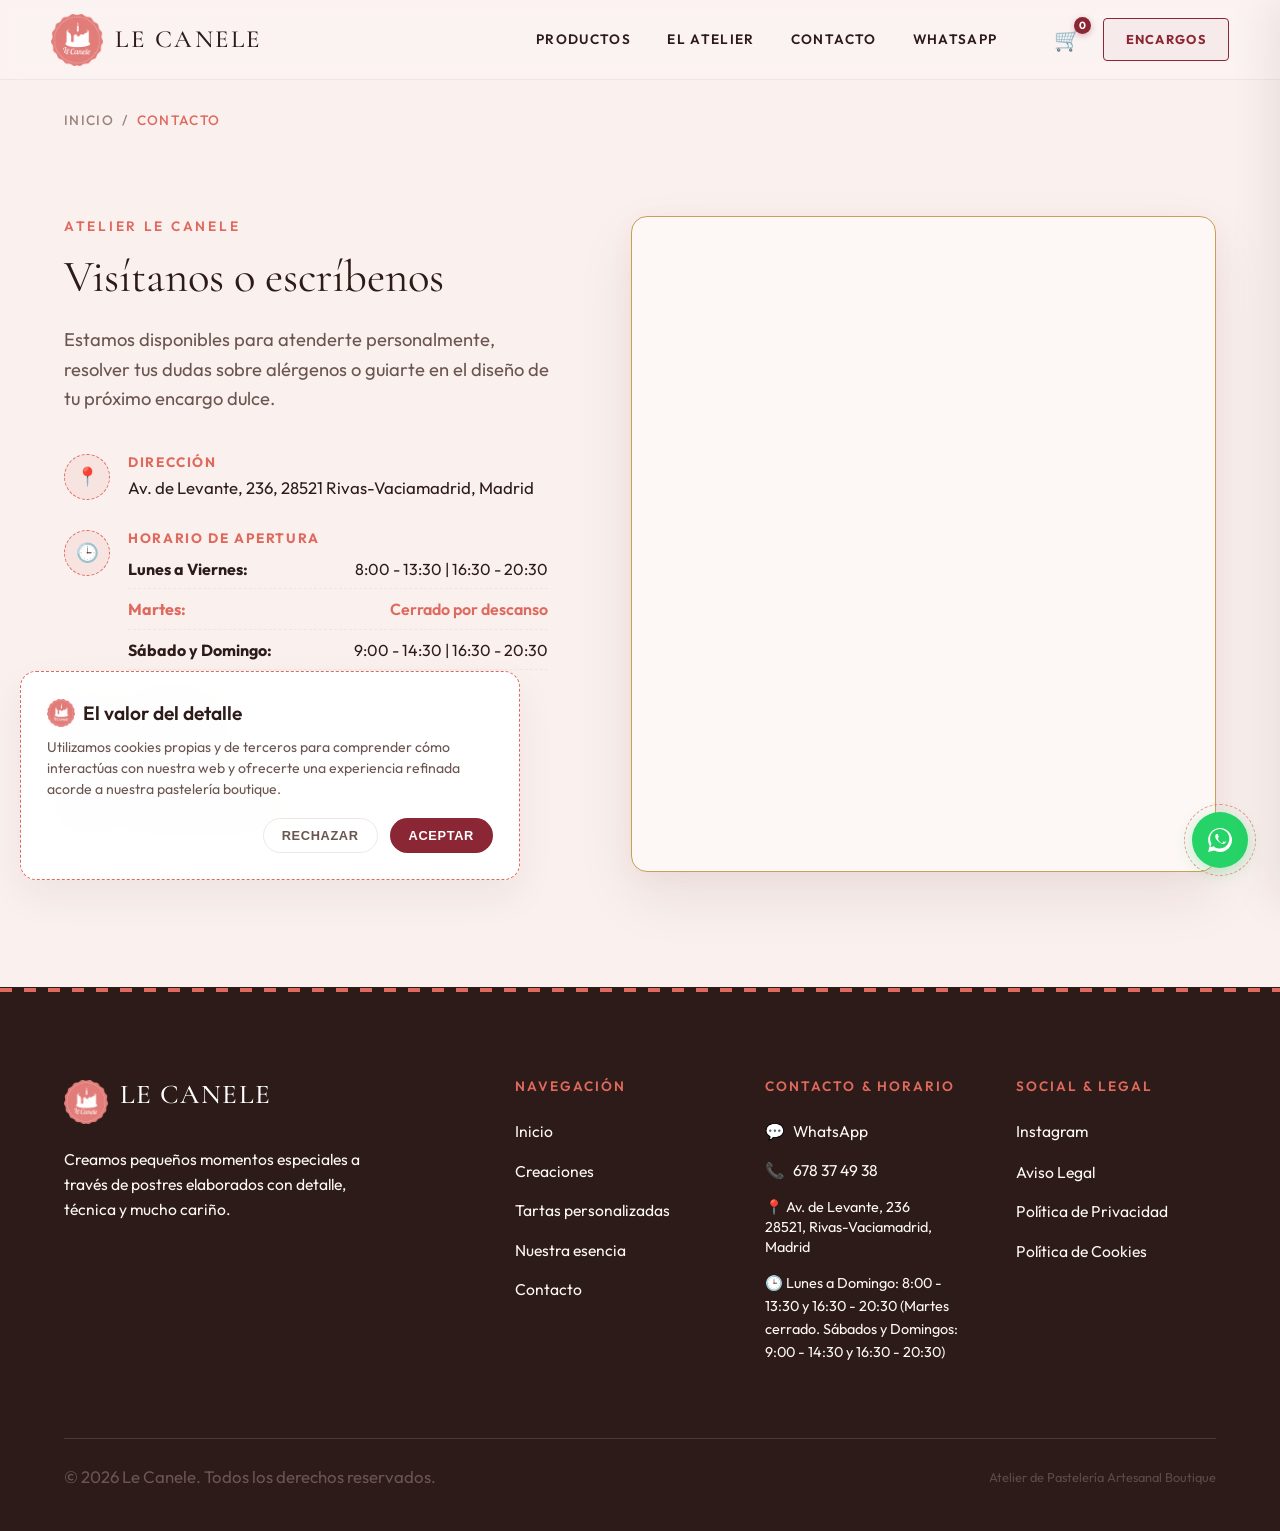
==== commit 8a014467: "fix(contact): update instagram link, remove email, format hours beautifully, remove contact form, an" ====
--- a/contacto.html
+++ b/contacto.html
@@ -18,7 +18,7 @@
   <meta property="og:url" content="[AÑADIR URL PÚBLICA]/contacto.html">
 
   <!-- Estilos -->
-  <link rel="stylesheet" href="src/styles/style.css">
+  <link rel="stylesheet" href="src/styles/style.css?v=4">
   
   <!-- Favicon Oficial -->
   <link rel="icon" type="image/png" href="images/brand/favicon-le-canele.png">
@@ -67,9 +67,22 @@
             <!-- Horario -->
             <li class="contact-details-item">
               <div class="contact-details-icon">🕒</div>
-              <div class="contact-details-text">
-                <h4>Horario</h4>
-                <p id="contact-hours">[AÑADIR HORARIO]</p>
+              <div class="contact-details-text" style="width: 100%;">
+                <h4>Horario de Apertura</h4>
+                <div class="schedule-table" style="margin-top: 10px; display: grid; gap: 8px; font-size: 1rem; color: var(--color-text-main); max-width: 420px;">
+                  <div style="display: flex; justify-content: space-between; border-bottom: 1.5px dashed var(--color-border); padding-bottom: 6px;">
+                    <strong>Lunes a Viernes:</strong>
+                    <span>8:00 - 13:30 | 16:30 - 20:30</span>
+                  </div>
+                  <div style="display: flex; justify-content: space-between; border-bottom: 1.5px dashed var(--color-border); padding-bottom: 6px; color: var(--color-brand-coral); font-weight: 600;">
+                    <strong>Martes:</strong>
+                    <span>Cerrado por descanso</span>
+                  </div>
+                  <div style="display: flex; justify-content: space-between; border-bottom: 1.5px dashed var(--color-border); padding-bottom: 6px;">
+                    <strong>Sábado y Domingo:</strong>
+                    <span>9:00 - 14:30 | 16:30 - 20:30</span>
+                  </div>
+                </div>
               </div>
             </li>
 
@@ -79,15 +92,6 @@
               <div class="contact-details-text">
                 <h4>Teléfono</h4>
                 <p><a href="tel:600000000" id="contact-phone">[AÑADIR TELÉFONO]</a></p>
-              </div>
-            </li>
-
-            <!-- Email -->
-            <li class="contact-details-item">
-              <div class="contact-details-icon">✉️</div>
-              <div class="contact-details-text">
-                <h4>Correo electrónico</h4>
-                <p><a href="mailto:hola@lecanele.com" id="contact-email">[AÑADIR CORREO ELECTRÓNICO]</a></p>
               </div>
             </li>
 
@@ -101,71 +105,21 @@
             </li>
           </ul>
 
-          <!-- Mapa Placeholder Interactivo -->
-          <div class="map-container">
-            <div class="map-placeholder">
-              <div class="contact-details-icon" style="background-color: var(--color-brand-pink); color: var(--color-text-main); font-size: 1.5rem; width: 56px; height: 56px; margin-bottom: 15px;">🗺️</div>
-              <h3 class="map-placeholder-title">Localización</h3>
-              <p class="map-placeholder-desc">Coordenadas: <span id="contact-coords">[AÑADIR COORDENADAS]</span></p>
-              <a href="#" id="open-map-btn" target="_blank" rel="noopener noreferrer" class="btn btn-secondary" style="padding: 10px 20px; font-size: 0.8rem;">
-                Abrir en Google Maps
-              </a>
-            </div>
-          </div>
-
         </div>
 
-        <!-- Formulario Column -->
-        <div class="contact-form-column fade-in-up active">
-          <div class="form-card" id="contact-form-container" style="padding: clamp(1.5rem, 4vw, 3.5rem);">
-            <h3 class="form-serif" style="margin-bottom: 25px; font-size: 1.65rem; border-bottom: 1.5px dashed var(--color-border); padding-bottom: 15px; color: var(--color-text-main);">Enviar una consulta</h3>
-            
-            <form id="contact-form" novalidate>
-              
-              <!-- Nombre -->
-              <div class="form-group">
-                <label for="contact-name" class="form-label">Nombre Completo *</label>
-                <input type="text" id="contact-name" class="form-control" placeholder="Ej. Sofía García" required>
-                <div class="form-error-msg">Este campo es obligatorio.</div>
-              </div>
-
-              <!-- Correo -->
-              <div class="form-group">
-                <label for="contact-form-email" class="form-label">Correo Electrónico *</label>
-                <input type="email" id="contact-form-email" class="form-control" placeholder="Ej. sofia@email.com" required>
-                <div class="form-error-msg">Introduce un correo electrónico válido.</div>
-              </div>
-
-              <!-- Teléfono -->
-              <div class="form-group">
-                <label for="contact-form-phone" class="form-label">Teléfono *</label>
-                <input type="tel" id="contact-form-phone" class="form-control" placeholder="Ej. 600000000" required>
-                <div class="form-error-msg">Introduce un teléfono de contacto válido.</div>
-              </div>
-
-              <!-- Mensaje -->
-              <div class="form-group">
-                <label for="contact-form-message" class="form-label">Mensaje *</label>
-                <textarea id="contact-form-message" class="form-control" placeholder="Escribe aquí tu consulta..." required></textarea>
-                <div class="form-error-msg">Este campo es obligatorio.</div>
-              </div>
-
-              <!-- Aceptación Privacidad -->
-              <label class="form-checkbox">
-                <input type="checkbox" id="contact-privacy" required>
-                <span>Acepto la <a href="legal.html#privacidad" target="_blank" style="text-decoration: underline; color: var(--color-brand-coral);">política de privacidad</a>.</span>
-                <span class="form-error-msg" style="display: block; margin-top: 5px; color: var(--color-error); font-weight: 500; display: none;">Debes aceptar la política de privacidad.</span>
-              </label>
-
-              <!-- Botón de Envío -->
-              <div style="margin-top: 30px;">
-                <button type="submit" class="btn btn-primary" style="width: 100%;">
-                  <span class="loader-spinner"></span>
-                  <span class="btn-text">Enviar mensaje</span>
-                </button>
-              </div>
-
-            </form>
+        <!-- Columna Derecha: Mapa Interactivo Premium -->
+        <div class="contact-map-column fade-in-up active">
+          <div class="map-container" style="height: 100%; min-height: 450px; border: 1.5px solid var(--color-gold); box-shadow: var(--shadow-premium);">
+            <iframe 
+              src="https://www.google.com/maps/embed?pb=!1m18!1m12!1m3!1d3040.6725890835436!2d-3.5381869234440614!3d40.34785407145063!2m3!1f0!2f0!3f0!3m2!1i1024!2i768!4f13.1!3m3!1m2!1s0xd4225b6a7a7a58b%3A0xe21558bf2a0ebde3!2sAv.%20de%20Levante%2C%20236%2C%2028521%20Rivas-Vaciamadrid%2C%20Madrid!5e0!3m2!1ses!2ses!4v1718040000000!5m2!1ses!2ses" 
+              width="100%" 
+              height="100%" 
+              style="border:0; display: block;" 
+              allowfullscreen="" 
+              loading="lazy" 
+              referrerpolicy="no-referrer-when-downgrade"
+              title="Mapa de localización de Le Canele en Rivas-Vaciamadrid">
+            </iframe>
           </div>
         </div>
 
@@ -179,32 +133,29 @@
 
   <!-- Lógica Dinámica -->
   <script type="module">
-    import { businessConfig } from './src/config/business.js';
+    import { businessConfig } from './src/config/business.js?v=4';
 
     document.addEventListener('DOMContentLoaded', () => {
       document.getElementById('contact-address').textContent = `${businessConfig.address}, ${businessConfig.postalCode} ${businessConfig.city}`;
-      document.getElementById('contact-hours').textContent = businessConfig.openingHours;
       
       const phoneEl = document.getElementById('contact-phone');
-      phoneEl.textContent = businessConfig.phone;
-      phoneEl.href = `tel:${businessConfig.phone.replace(/\s/g, '')}`;
-
-      const emailEl = document.getElementById('contact-email');
-      emailEl.textContent = businessConfig.email;
-      emailEl.href = `mailto:${businessConfig.email}`;
+      if (phoneEl) {
+        phoneEl.textContent = businessConfig.phone;
+        phoneEl.href = `tel:${businessConfig.phone.replace(/\s/g, '')}`;
+      }
 
       const instagramEl = document.getElementById('contact-instagram');
-      instagramEl.textContent = `@${businessConfig.instagram}`;
-      instagramEl.href = businessConfig.socialLinks.instagram;
-
-      document.getElementById('contact-coords').textContent = businessConfig.mapCoordinates;
+      if (instagramEl) {
+        instagramEl.textContent = `@${businessConfig.instagram}`;
+        instagramEl.href = businessConfig.socialLinks.instagram;
+      }
     });
   </script>
 
-  <script type="module" src="src/components/header.js"></script>
-  <script type="module" src="src/components/footer.js"></script>
-  <script type="module" src="src/components/whatsapp.js"></script>
-  <script type="module" src="src/components/cookies.js"></script>
-  <script type="module" src="src/js/app.js"></script>
+  <script type="module" src="src/components/header.js?v=4"></script>
+  <script type="module" src="src/components/footer.js?v=4"></script>
+  <script type="module" src="src/components/whatsapp.js?v=4"></script>
+  <script type="module" src="src/components/cookies.js?v=4"></script>
+  <script type="module" src="src/js/app.js?v=4"></script>
 </body>
 </html>
--- a/src/styles/style.css
+++ b/src/styles/style.css
@@ -2268,20 +2268,41 @@
   aspect-ratio: 3 / 4;
   overflow: hidden;
   position: relative;
-  background-color: var(--color-bg-crema);
+  background-color: var(--color-bg-vainilla);
   margin-bottom: 18px;
   border-radius: var(--radius-sm);
+  border: 1px solid rgba(44, 27, 24, 0.05);
 }
 
 .product-showcase-img {
   width: 100%;
   height: 100%;
-  object-fit: cover;
+  object-fit: contain;
+  padding: 2.5rem;
   transition: var(--transition-smooth);
 }
 
 .product-showcase-card:hover .product-showcase-img {
-  transform: scale(1.04);
+  transform: scale(1.06);
+}
+
+/* Badge de Próximamente */
+.product-upcoming-badge {
+  position: absolute;
+  top: 15px;
+  right: 15px;
+  background-color: var(--color-accent-burdeos);
+  color: var(--color-white);
+  padding: 5px 12px;
+  font-family: var(--font-sans);
+  font-size: 0.65rem;
+  font-weight: 700;
+  letter-spacing: 0.12em;
+  text-transform: uppercase;
+  border-radius: var(--radius-sm);
+  box-shadow: var(--shadow-sm);
+  pointer-events: none;
+  z-index: 2;
 }
 
 /* Fila de título y metadato */
@@ -2504,20 +2525,22 @@
   aspect-ratio: 3 / 4;
   overflow: hidden;
   position: relative;
-  background-color: var(--color-bg-crema);
+  background-color: var(--color-bg-vainilla);
   border-radius: var(--radius-sm);
   margin-bottom: 18px;
+  border: 1px solid rgba(44, 27, 24, 0.05);
 }
 
 .favorite-card-img {
   width: 100%;
   height: 100%;
-  object-fit: cover;
+  object-fit: contain;
+  padding: 2.5rem;
   transition: transform 0.6s cubic-bezier(0.25, 0.46, 0.45, 0.94);
 }
 
 .favorite-card:hover .favorite-card-img {
-  transform: scale(1.04);
+  transform: scale(1.06);
 }
 
 /* Contenido de la Tarjeta */
@@ -3373,13 +3396,15 @@
 .quickview-media {
   position: relative;
   overflow: hidden;
-  background-color: var(--color-bg-crema);
+  background-color: var(--color-bg-vainilla);
+  border-right: 1px solid rgba(44, 27, 24, 0.05);
 }
 
 .quickview-img {
   width: 100%;
   height: 100%;
-  object-fit: cover;
+  object-fit: contain;
+  padding: 2.5rem;
 }
 
 @media (max-width: 768px) {
@@ -4083,7 +4108,9 @@
   }
   
   .hero-video-frame {
-    aspect-ratio: 16 / 9;
+    aspect-ratio: 9 / 16;
+    max-width: 340px;
+    margin: 0 auto;
   }
   
   .hero-title-new {
@@ -4563,3 +4590,68 @@
     max-height: 220px;
   }
 }
+
+/* Formulario Próximamente con Tachado */
+.form-card-upcoming-wrapper {
+  position: relative;
+}
+
+.form-card-upcoming-overlay {
+  position: absolute;
+  inset: 0;
+  background-color: rgba(255, 255, 255, 0.45);
+  backdrop-filter: grayscale(50%) blur(1px);
+  z-index: 10;
+  display: flex;
+  align-items: center;
+  justify-content: center;
+  border-radius: var(--radius-lg);
+}
+
+/* Línea diagonal de tachado */
+.form-card-upcoming-overlay::before {
+  content: '';
+  position: absolute;
+  inset: 0;
+  background: linear-gradient(135deg, transparent 49.5%, var(--color-brand-coral) 49.5%, var(--color-brand-coral) 50.5%, transparent 50.5%);
+  pointer-events: none;
+  opacity: 0.75;
+}
+
+.form-card-upcoming-badge {
+  background-color: var(--color-accent-burdeos);
+  color: var(--color-white);
+  padding: 14px 35px;
+  font-family: var(--font-sans);
+  font-size: 1.15rem;
+  font-weight: 700;
+  letter-spacing: 0.2em;
+  text-transform: uppercase;
+  border-radius: var(--radius-sm);
+  box-shadow: var(--shadow-lg);
+  pointer-events: none;
+  z-index: 12;
+  transform: rotate(-5deg);
+  border: 1px solid rgba(255, 255, 255, 0.2);
+}
+
+/* Ajustes de diseño móvil premium (max-width: 576px) */
+@media (max-width: 576px) {
+  .product-showcase-img-wrapper,
+  .favorite-card-img-wrapper {
+    aspect-ratio: 16 / 10 !important;
+  }
+  
+  .product-showcase-img,
+  .favorite-card-img {
+    padding: 1.5rem !important;
+  }
+
+  .product-upcoming-badge {
+    top: 10px !important;
+    right: 10px !important;
+    font-size: 0.6rem !important;
+    padding: 4px 10px !important;
+  }
+}
+
